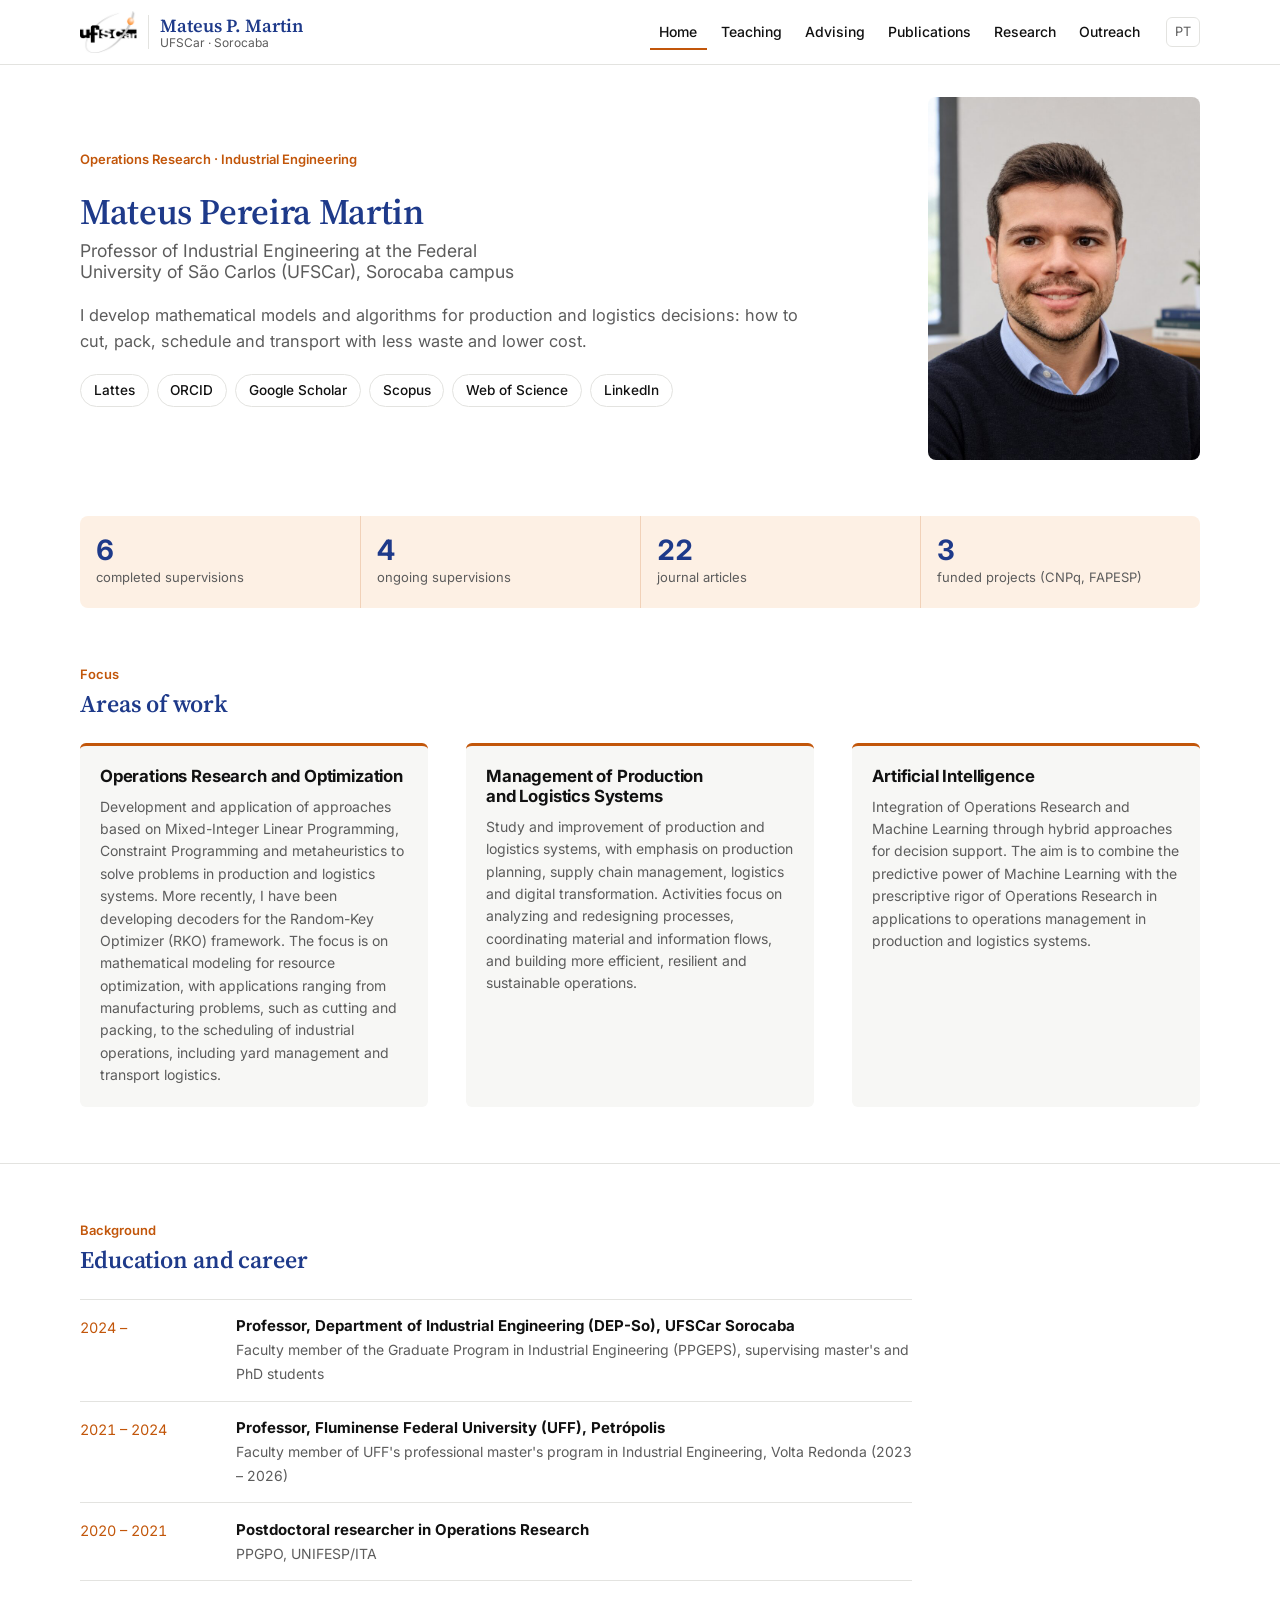
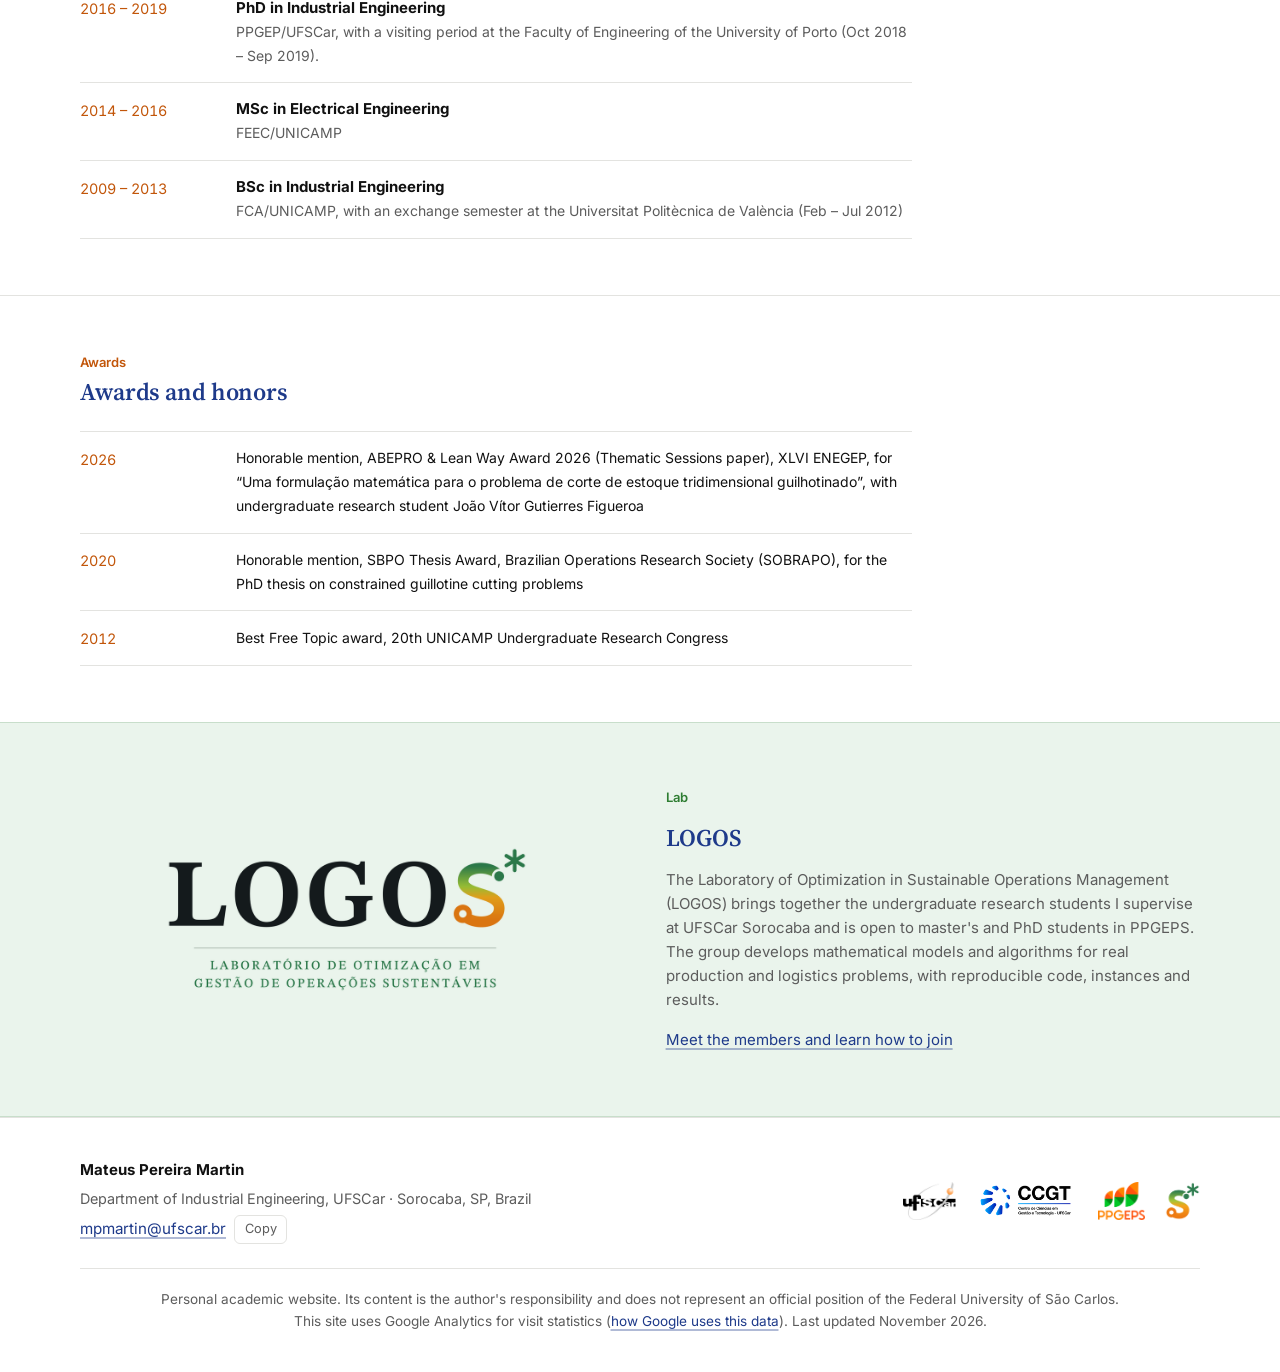
==== en/index.html @ 154f7690 "Add files via upload" ====
<!DOCTYPE html>
<html lang="en">
<head>
<meta charset="UTF-8">
<meta name="viewport" content="width=device-width, initial-scale=1.0, viewport-fit=cover">
<title>Mateus Pereira Martin</title>
<meta name="description" content="Mateus Pereira Martin, Industrial Engineering professor at UFSCar Sorocaba. Operations research for production and logistics.">
<link rel="canonical" href="https://mateuspereiramartin.github.io/site/en/index.html">
<link rel="alternate" hreflang="pt-BR" href="https://mateuspereiramartin.github.io/site/index.html">
<link rel="alternate" hreflang="en" href="https://mateuspereiramartin.github.io/site/en/index.html">
<meta property="og:type" content="website">
<meta property="og:title" content="Mateus Pereira Martin">
<meta property="og:description" content="Mateus Pereira Martin, Industrial Engineering professor at UFSCar Sorocaba. Operations research for production and logistics.">
<meta property="og:image" content="https://mateuspereiramartin.github.io/site/figuras/mateus.jpg">
<meta property="og:url" content="https://mateuspereiramartin.github.io/site/en/index.html">
<meta property="og:locale" content="en_US">
<link rel="icon" href="../assets/favicon.svg" type="image/svg+xml">
<link rel="preconnect" href="https://fonts.googleapis.com">
<link rel="preconnect" href="https://fonts.gstatic.com" crossorigin>
<link rel="stylesheet" href="https://fonts.googleapis.com/css2?family=Inter:wght@400;500;600;700&family=Source+Serif+4:opsz,wght@8..60,600&display=swap">
<link rel="stylesheet" href="../assets/site.css">
<script async src="https://www.googletagmanager.com/gtag/js?id=G-FX92F528BC"></script>
<script>window.dataLayer=window.dataLayer||[];function gtag(){dataLayer.push(arguments);}gtag('js',new Date());gtag('config','G-FX92F528BC');</script>
</head>
<body>
<a class="skip" href="#conteudo">Skip to content</a>
<header class="site-header"><div class="wrap">
<div class="brand"><a href="https://www.ufscar.br/" target="_blank" rel="noopener" title="UFSCar"><img src="../figuras/logo-ufscar.png" alt="UFSCar" width="247" height="180"></a><a class="brand-text" href="index.html"><strong>Mateus P. Martin</strong><span>UFSCar · Sorocaba</span></a></div>
<button type="button" class="menu-btn" aria-expanded="false" aria-controls="nav">Menu</button>
<nav class="nav" id="nav" aria-label="Main"><a href="index.html" aria-current="page">Home</a><a href="teaching.html">Teaching</a><a href="advising.html">Advising</a><a href="publications.html">Publications</a><a href="research.html">Research</a><a href="outreach.html">Outreach</a></nav>
<a class="lang" href="../index.html" hreflang="pt-BR" lang="pt-BR">PT</a>
</div></header>
<main id="conteudo">
<section class="hero"><div class="wrap">
<div class="hero-text">
<p class="eyebrow">Operations Research · Industrial Engineering</p>
<h1>Mateus Pereira Martin<span>Professor of Industrial Engineering at the Federal University of São Carlos (UFSCar), Sorocaba campus</span></h1>
<p class="lead">I develop mathematical models and algorithms for production and logistics decisions: how to cut, pack, schedule and transport with less waste and lower cost.</p>
<div class="ids"><a href="https://lattes.cnpq.br/9814295914139504" target="_blank" rel="noopener">Lattes</a><a href="https://orcid.org/0000-0002-6722-7571" target="_blank" rel="noopener">ORCID</a><a href="https://scholar.google.com.br/citations?user=QnhlnG8AAAAJ&hl" target="_blank" rel="noopener">Google Scholar</a><a href="https://www.scopus.com/authid/detail.uri?authorId=57204688163" target="_blank" rel="noopener">Scopus</a><a href="https://www.webofscience.com/wos/author/record/ADG-9938-2022" target="_blank" rel="noopener">Web of Science</a><a href="https://www.linkedin.com/in/mateus-pereira-martin/" target="_blank" rel="noopener">LinkedIn</a></div>
</div>
<figure class="hero-art" style="margin:0">
<img class="photo" src="../figuras/mateus.jpg" alt="Photo of Mateus Pereira Martin" width="720" height="960">
</figure>
</div></section><div class="wrap"><dl class="facts">
<div><dt>completed supervisions</dt><dd>6</dd></div>
<div><dt>ongoing supervisions</dt><dd>4</dd></div>
<div><dt>journal articles</dt><dd>22</dd></div>
<div><dt>funded projects (CNPq, FAPESP)</dt><dd>3</dd></div>
</dl></div><section class="section"><div class="wrap"><div class="section-head"><p class="eyebrow">Focus</p><h2>Areas of work</h2></div><div class="cols"><div class="item"><h3>Operations Research and Optimization</h3><p>Development and application of approaches based on Mixed-Integer Linear Programming, Constraint Programming and metaheuristics to solve problems in production and logistics systems. More recently, I have been developing decoders for the Random-Key Optimizer (RKO) framework. The focus is on mathematical modeling for resource optimization, with applications ranging from manufacturing problems, such as cutting and packing, to the scheduling of industrial operations, including yard management and transport logistics.</p></div><div class="item"><h3>Management of Production and Logistics Systems</h3><p>Study and improvement of production and logistics systems, with emphasis on production planning, supply chain management, logistics and digital transformation. Activities focus on analyzing and redesigning processes, coordinating material and information flows, and building more efficient, resilient and sustainable operations.</p></div><div class="item"><h3>Artificial Intelligence</h3><p>Integration of Operations Research and Machine Learning through hybrid approaches for decision support. The aim is to combine the predictive power of Machine Learning with the prescriptive rigor of Operations Research in applications to operations management in production and logistics systems.</p></div></div></div></section><section class="section"><div class="wrap"><div class="section-head"><p class="eyebrow">Background</p><h2>Education and career</h2></div><ol class="timeline" reversed><li><span class="when">2024 –</span><div><strong>Professor, Department of Industrial Engineering (DEP-So), UFSCar Sorocaba</strong><span>Faculty member of the Graduate Program in Industrial Engineering (PPGEPS), supervising master's and PhD students</span></div></li><li><span class="when">2021 – 2024</span><div><strong>Professor, Fluminense Federal University (UFF), Petrópolis</strong><span>Faculty member of UFF's professional master's program in Industrial Engineering, Volta Redonda (2023 – 2026)</span></div></li><li><span class="when">2020 – 2021</span><div><strong>Postdoctoral researcher in Operations Research</strong><span>PPGPO, UNIFESP/ITA</span></div></li><li><span class="when">2016 – 2019</span><div><strong>PhD in Industrial Engineering</strong><span>PPGEP/UFSCar, with a visiting period at the Faculty of Engineering of the University of Porto (Oct 2018 – Sep 2019).</span></div></li><li><span class="when">2014 – 2016</span><div><strong>MSc in Electrical Engineering</strong><span>FEEC/UNICAMP</span></div></li><li><span class="when">2009 – 2013</span><div><strong>BSc in Industrial Engineering</strong><span>FCA/UNICAMP, with an exchange semester at the Universitat Politècnica de València (Feb – Jul 2012)</span></div></li></ol></div></section><section class="section"><div class="wrap"><div class="section-head"><p class="eyebrow">Awards</p><h2>Awards and honors</h2></div><ol class="timeline"><li><span class="when">2026</span><div><span style="color:var(--ink)">Honorable mention, ABEPRO &amp; Lean Way Award 2026 (Thematic Sessions paper), XLVI ENEGEP, for “Uma formulação matemática para o problema de corte de estoque tridimensional guilhotinado”, with undergraduate research student João Vítor Gutierres Figueroa</span></div></li><li><span class="when">2020</span><div><span style="color:var(--ink)">Honorable mention, SBPO Thesis Award, Brazilian Operations Research Society (SOBRAPO), for the PhD thesis on constrained guillotine cutting problems</span></div></li><li><span class="when">2012</span><div><span style="color:var(--ink)">Best Free Topic award, 20th UNICAMP Undergraduate Research Congress</span></div></li></ol></div></section><section class="logos-band" aria-labelledby="logos-t"><div class="wrap">
<img src="../figuras/logos-vertical.png" alt="LOGOS: Laboratório de Otimização em Gestão de Operações Sustentáveis" width="900" height="394" loading="lazy">
<div class="text"><p class="eyebrow">Lab</p>
<h2 id="logos-t">LOGOS</h2>
<p>The Laboratory of Optimization in Sustainable Operations Management (LOGOS) brings together the undergraduate research students I supervise at UFSCar Sorocaba and is open to master's and PhD students in PPGEPS. The group develops mathematical models and algorithms for real production and logistics problems, with reproducible code, instances and results.</p>
<p><a href="advising.html">Meet the members and learn how to join</a></p>
</div></div></section>
</main>
<footer class="site-footer"><div class="wrap">
<div class="footer-top">
<div class="contact"><strong>Mateus Pereira Martin</strong>
<span class="muted" style="font-size:.9rem">Department of Industrial Engineering, UFSCar · Sorocaba, SP, Brazil</span>
<span class="email-row"><a class="email" data-email data-show data-u="mpmartin" data-d="ufscar.br">mpmartin [at] ufscar.br</a><button type="button" class="copy" data-u="mpmartin" data-d="ufscar.br" data-done="Copied">Copy</button></span></div>
<div class="inst">
<a href="https://www.ufscar.br/" target="_blank" rel="noopener"><img src="../figuras/logo-ufscar.png" alt="UFSCar" width="247" height="180" loading="lazy"></a>
<a href="https://www.ccgt.ufscar.br/pt-br" target="_blank" rel="noopener"><img src="../figuras/logo-ccgt.png" alt="CCGT/UFSCar" width="200" height="75" loading="lazy"></a>
<a href="https://www.ppgeps.ufscar.br/pt-br/" target="_blank" rel="noopener"><img src="../figuras/logo-ppgeps.png" alt="PPGEPS/UFSCar" width="200" height="162" loading="lazy"></a>
<a href="research.html"><img src="../figuras/logos-monograma.png" alt="LOGOS" title="LOGOS" width="320" height="354" loading="lazy"></a>
</div></div>
<p class="footer-note">Personal academic website. Its content is the author's responsibility and does not represent an official position of the Federal University of São Carlos.
<br>This site uses Google Analytics for visit statistics (<a href="https://policies.google.com/technologies/partner-sites?hl=en" target="_blank" rel="noopener">how Google uses this data</a>).
Last updated November 2026.</p>
</div></footer>
<script src="../assets/site.js"></script>
</body>
</html>
---- assets/site.css ----
/* Layout: coluna editorial de 72rem, cabeçalho fixo, fundo branco.
   Paleta: preto, branco e laranja (UFSCar) + verde (LOGOS, sustentabilidade). Só tema claro. */
:root {
  --bg: #ffffff;
  --surface: #f7f7f5;
  --ink: #111111;
  --muted: #5c5c5c;
  --line: #e3e3e0;
  --blue: #1e3a8a;
  --blue-soft: #eef2fb;
  --green: #2e7d32;
  --green-soft: #eaf4ec;
  --orange: #c2560a;
  --orange-soft: #fdf0e4;
  --font-display: "Source Serif 4", Georgia, "Times New Roman", serif;
  --font-body: "Inter", system-ui, -apple-system, "Segoe UI", sans-serif;
  --font-mono: "Inter", system-ui, -apple-system, "Segoe UI", sans-serif;
  --step--1: 0.8125rem;
  --step-0: 0.9375rem;
  --step-1: 1.125rem;
  --step-2: 1.25rem;
  --step-3: 1.5rem;
  --step-4: clamp(1.8rem, 3.6vw, 2.25rem);
  --radius: 6px;
  --wrap: 72rem;
  color-scheme: light;
}

*, *::before, *::after { box-sizing: border-box; }
html { scroll-behavior: smooth; scroll-padding-top: 5rem; }
@media (prefers-reduced-motion: reduce) { html { scroll-behavior: auto; } * { transition: none !important; } }
body {
  margin: 0; background: var(--bg); color: var(--ink);
  font-family: var(--font-body); font-size: var(--step-0); line-height: 1.6;
  -webkit-font-smoothing: antialiased;
}
[hidden] { display: none !important; }
img { max-width: 100%; height: auto; display: block; }
a { color: var(--blue); text-decoration-color: color-mix(in srgb, var(--blue) 35%, transparent); text-underline-offset: 3px; text-decoration-thickness: 1.5px; }
a:hover { color: var(--orange); }
:focus-visible { outline: 2px solid var(--orange); outline-offset: 2px; border-radius: 2px; }
h1, h2, h3 { font-weight: 700; line-height: 1.2; text-wrap: balance; margin: 0; }
h1, h2 { font-family: var(--font-display); font-weight: 600; letter-spacing: -0.005em; color: var(--blue); }
h3 { font-family: var(--font-body); letter-spacing: -0.01em; }
h1 { font-size: var(--step-4); letter-spacing: -0.01em; overflow-wrap: break-word; }
h2 { font-size: var(--step-3); }
h3 { font-size: var(--step-1); }
p { margin: 0; }
.wrap {
  max-width: var(--wrap); margin-inline: auto;
  padding-left: max(16px, env(safe-area-inset-left, 0px));
  padding-right: max(16px, env(safe-area-inset-right, 0px));
}
.prose { max-width: 66ch; display: grid; gap: 1rem; align-content: start; }
.lead { font-size: 1.02rem; color: var(--muted); max-width: 64ch; }
.eyebrow { font-size: var(--step--1); font-weight: 600; color: var(--orange); }
.muted { color: var(--muted); }
.mono { font-family: var(--font-mono); }
.skip { position: absolute; left: -999px; }
.skip:focus { left: 16px; top: 16px; z-index: 100; background: var(--bg); padding: .5rem 1rem; }

/* Cabeçalho */
body::before {
  content: ""; position: fixed; inset: 0 0 auto; height: env(safe-area-inset-top, 0px);
  z-index: 60; background: var(--bg);
}
.site-header {
  position: sticky; top: env(safe-area-inset-top, 0px); z-index: 50;
  background: color-mix(in srgb, var(--bg) 94%, transparent);
  backdrop-filter: blur(8px); border-bottom: 1px solid var(--line);
}
.site-header .wrap { display: flex; align-items: center; gap: 1rem; min-height: 4rem; }
.brand { display: flex; align-items: center; gap: 0.7rem; line-height: 1.15; text-decoration: none; color: var(--ink); margin-right: auto; }
.brand img { height: 2.6rem; width: auto; }
.brand a { text-decoration: none; color: var(--ink); }
.brand > a:first-child { display: block; border-radius: 2px; }
.brand-text { display: grid; padding-left: 0.7rem; border-left: 1px solid var(--line); }
.brand strong { font-family: var(--font-display); font-weight: 600; font-size: 1.15rem; color: var(--blue); }
.brand-text > span { font-size: 0.75rem; color: var(--muted); }
.brand:hover { color: var(--ink); }
.nav { display: flex; gap: 0.25rem; align-items: center; }
.nav a {
  color: var(--ink); text-decoration: none; font-size: 0.875rem; font-weight: 500;
  padding: 0.4rem 0.6rem; border-radius: var(--radius);
}
.nav a:hover { background: var(--surface); color: var(--ink); }
.nav a[aria-current="page"] { color: var(--ink); box-shadow: inset 0 -2px 0 var(--orange); border-radius: 0; }
.lang {
  font-family: var(--font-mono); font-size: 0.8rem; text-decoration: none; color: var(--muted);
  border: 1px solid var(--line); border-radius: var(--radius); padding: 0.25rem 0.5rem;
}
.lang:hover { color: var(--ink); border-color: var(--ink); }
.menu-btn {
  display: none; background: none; border: 1px solid var(--line); border-radius: var(--radius);
  color: var(--ink); font: inherit; font-size: 0.9rem; padding: 0.35rem 0.7rem; cursor: pointer;
}
@media (max-width: 860px) {
  .menu-btn { display: inline-block; }
  .nav {
    position: absolute; left: 0; right: 0; top: 100%; flex-direction: column; align-items: stretch;
    background: var(--bg); border-bottom: 1px solid var(--line);
    padding: 0.5rem max(16px, env(safe-area-inset-right, 0px)) 1rem max(16px, env(safe-area-inset-left, 0px));
  }
  .nav:not(.open) { display: none; }
  .nav a { padding: 0.7rem 0.5rem; border-bottom: 1px solid var(--line); border-radius: 0; }
  .nav a[aria-current="page"] { box-shadow: inset 3px 0 0 var(--orange); padding-left: 0.9rem; }
}

/* Seções */
main { display: block; }
.section { padding-block: clamp(2.25rem, 5vw, 3.5rem); }
.section + .section { border-top: 1px solid var(--line); }
.section-head { display: grid; gap: 0.35rem; margin-bottom: 1.5rem; }
.page-head { background: var(--surface); border-bottom: 1px solid var(--line); padding-block: clamp(1.25rem, 3vw, 1.75rem); }
.page-head + .section { border-top: 0; padding-top: clamp(1.5rem, 3vw, 2.25rem); }
.page-head .wrap { display: grid; gap: 0.75rem; }
.page-head .lead { max-width: 92ch; }

/* Hero */
.hero { padding-block: clamp(1.25rem, 3vw, 2rem) clamp(2rem, 5vw, 3.5rem); }
.hero .wrap { display: grid; grid-template-columns: minmax(0, 1fr) auto; gap: clamp(2rem, 5vw, 4rem); align-items: center; }
.hero-text { display: grid; gap: 1.25rem; min-width: 0; }
.hero-text .lead { max-width: 75ch; }
.hero-text h1 span { display: block; font-size: 1.1rem; font-weight: 400; color: var(--muted); margin-top: .4rem; font-family: var(--font-body); letter-spacing: 0; }
.ids { display: flex; flex-wrap: wrap; gap: 0.5rem; }
.ids a {
  font-size: 0.85rem; font-weight: 500; text-decoration: none; color: var(--ink);
  border: 1px solid var(--line); border-radius: 999px; padding: 0.3rem 0.8rem;
}
.ids a:hover { border-color: var(--blue); color: var(--blue); }
.hero-art { min-width: 0; justify-self: end; width: 17rem; max-width: 100%; }
.hero-art .photo { width: 100%; border-radius: 8px; }
@media (max-width: 760px) {
  .hero .wrap { grid-template-columns: 1fr; }
  .hero-art { justify-self: start; width: min(100%, 16rem); }
}

/* Números */
.facts { display: grid; grid-template-columns: repeat(4, minmax(0, 1fr)); gap: 0; background: var(--orange-soft); border-radius: 8px; margin: 0; }
.facts div { padding: 1.25rem 1rem; display: grid; gap: 0.2rem; }
.facts div + div { border-left: 1px solid color-mix(in srgb, var(--orange) 20%, transparent); }
.facts dt { font-size: var(--step--1); color: var(--muted); order: 2; }
.facts dd { margin: 0; font-size: 1.75rem; font-weight: 700; line-height: 1; color: var(--blue); font-variant-numeric: tabular-nums; order: 1; }
.facts dd small { font-size: 0.5em; color: var(--muted); font-weight: 400; font-family: var(--font-body); }
@media (max-width: 760px) {
  .facts { grid-template-columns: repeat(2, minmax(0, 1fr)); }
  .facts div:nth-child(3) { border-left: 0; }
  .facts div:nth-child(n+3) { border-top: 1px solid color-mix(in srgb, var(--orange) 20%, transparent); }
}

/* Linha do tempo */
.timeline { list-style: none; margin: 0; padding: 0; display: grid; gap: 0; max-width: 52rem; }
.timeline li { display: grid; grid-template-columns: 8.5rem minmax(0, 1fr); gap: 1.25rem; padding-block: 0.9rem; border-top: 1px solid var(--line); }
.timeline li:last-child { border-bottom: 1px solid var(--line); }
.timeline .when { font-family: var(--font-mono); font-size: 0.9rem; color: var(--orange); font-variant-numeric: tabular-nums; padding-top: 0.1rem; }
.timeline strong { display: block; }
.timeline span { color: var(--muted); font-size: 0.875rem; }
@media (max-width: 560px) { .timeline li { grid-template-columns: 1fr; gap: 0.2rem; } }

/* Grades de itens */
.cols { display: grid; grid-template-columns: repeat(3, minmax(0, 1fr)); gap: clamp(1.5rem, 3vw, 2.5rem); }
.cols-2 { display: grid; grid-template-columns: repeat(2, minmax(0, 1fr)); gap: clamp(1.5rem, 3vw, 2.5rem); }
@media (max-width: 860px) { .cols { grid-template-columns: 1fr; } }
@media (max-width: 680px) { .cols-2 { grid-template-columns: 1fr; } }
.item { display: grid; gap: 0.6rem; align-content: start; min-width: 0; }
.cols > .item, .cards > .item { background: var(--surface); border-top: 3px solid var(--orange); border-radius: var(--radius); padding: 1.25rem; }
.item h3 { font-size: 1.05rem; }
.item p { font-size: 0.875rem; }
.item p { color: var(--muted); }
.item .figure {
  background: #fff; border: 1px solid var(--line); border-radius: var(--radius); overflow: hidden;
  aspect-ratio: 3 / 2; display: grid; place-items: center; max-width: 100%;
}
.item .figure img { width: 100%; height: 100%; object-fit: contain; }
.tags { display: flex; flex-wrap: wrap; gap: 0.35rem; }
.tag {
  font-size: 0.78rem; font-weight: 500; padding: 0.1rem 0.5rem; border-radius: 4px;
  background: var(--surface); color: var(--ink); border: 1px solid var(--line);
}
.tag-green { background: var(--green-soft); border-color: transparent; color: #1b5e20; }
.tag-orange { background: var(--orange-soft); border-color: transparent; color: #8a3d06; }

/* Botões */
.btn {
  display: inline-flex; align-items: center; gap: 0.5rem; width: fit-content;
  font-weight: 600; font-size: 0.95rem; text-decoration: none;
  padding: 0.6rem 1.1rem; border-radius: var(--radius);
  background: var(--blue); color: #fff; border: 1px solid var(--blue); cursor: pointer;
}
.btn:hover { background: var(--orange); border-color: var(--orange); color: #fff; }
.btn-ghost { background: transparent; color: var(--blue); border-color: var(--blue); }
.btn-ghost:hover { background: var(--blue-soft); color: var(--blue); border-color: var(--blue); }
.actions { display: flex; flex-wrap: wrap; gap: 0.75rem; align-items: center; }

/* Faixa LOGOS: verde bem claro */
.logos-band { background: var(--green-soft); color: var(--ink); border-block: 1px solid color-mix(in srgb, var(--green) 18%, transparent); }
.logos-band .wrap { display: grid; grid-template-columns: minmax(0, 1fr) minmax(0, 1fr); gap: clamp(1.5rem, 4vw, 3.5rem); align-items: center; padding-block: clamp(2.5rem, 6vw, 4rem); }
.logos-band img { width: 100%; max-width: 24rem; justify-self: center; mix-blend-mode: multiply; }
.logos-band p { color: var(--muted); }
.logos-band .eyebrow { color: var(--green); }
.logos-band .text { display: grid; gap: 1rem; min-width: 0; }
@media (max-width: 760px) { .logos-band .wrap { grid-template-columns: 1fr; } }

/* Publicações */
.pubs { list-style: none; margin: 0; padding: 0; display: grid; }
.pub { display: grid; grid-template-columns: 4.5rem minmax(0, 1fr); gap: 1rem; padding-block: 1.1rem; border-top: 1px solid var(--line); }
.pub:last-child { border-bottom: 1px solid var(--line); }
.pub .year { font-family: var(--font-mono); color: var(--orange); font-variant-numeric: tabular-nums; padding-top: 0.15rem; }
.pub .body { display: grid; gap: 0.25rem; min-width: 0; }
.pub h3 { font-size: 1rem; line-height: 1.4; }
.pub .authors { font-size: 0.875rem; color: var(--muted); }
.pub .authors b { color: var(--ink); font-weight: 600; }
.pub .authors .st { text-decoration: underline dotted var(--orange); text-underline-offset: 3px; }
.pub .venue { font-size: 0.875rem; }
.pub .venue i { font-style: italic; }
.pub .meta { display: flex; flex-wrap: wrap; gap: 0.5rem; align-items: center; margin-top: 0.2rem; }
.pub .doi { font-family: var(--font-mono); font-size: 0.8rem; overflow-wrap: anywhere; }
@media (max-width: 560px) { .pub { grid-template-columns: 1fr; gap: 0.2rem; } }

.filters { display: flex; flex-wrap: wrap; gap: 0.5rem; align-items: center; margin-bottom: 1.25rem; }
.chip {
  font: inherit; font-size: 0.88rem; cursor: pointer; padding: 0.35rem 0.85rem; border-radius: 999px;
  border: 1px solid var(--line); background: var(--bg); color: var(--ink);
}
.chip:hover { border-color: var(--ink); }
.chip[aria-pressed="true"] { background: var(--blue); color: #fff; border-color: var(--blue); }
.chip .n { font-family: var(--font-mono); font-size: 0.75rem; opacity: 0.7; margin-left: 0.3rem; }
.search {
  font: inherit; font-size: 0.92rem; padding: 0.4rem 0.8rem; border-radius: var(--radius);
  border: 1px solid var(--line); background: var(--bg); color: var(--ink); min-width: 0; flex: 1 1 14rem; max-width: 22rem;
}
.count { font-family: var(--font-mono); font-size: 0.82rem; color: var(--muted); margin-bottom: 0.5rem; }
.empty { padding: 1.5rem 0; color: var(--muted); }
.legend { font-size: 0.88rem; color: var(--muted); margin-top: 1rem; }
.legend .st { text-decoration: underline dotted var(--orange); text-underline-offset: 3px; color: var(--ink); }

/* Orientações */
.people { list-style: none; margin: 0; padding: 0; display: grid; }
.person { display: grid; grid-template-columns: minmax(0, 15rem) minmax(0, 1fr); gap: 1.25rem; padding-block: 1.1rem; border-top: 1px solid var(--line); }
.person:last-child { border-bottom: 1px solid var(--line); }
.person .who { display: grid; gap: 0.35rem; align-content: start; }
.person .who .tag { justify-self: start; }
.person h3 { font-size: 1rem; line-height: 1.4; }
.person .who strong { font-size: 1.02rem; font-weight: 600; line-height: 1.3; }
.person .what { display: grid; gap: 0.3rem; min-width: 0; }
.person .what p { color: var(--muted); font-size: 0.875rem; }
@media (max-width: 640px) { .person { grid-template-columns: 1fr; gap: 0.5rem; } }

.steps { list-style: none; margin: 0; padding: 0; counter-reset: s; display: grid; gap: 1.25rem; }
.steps li { counter-increment: s; display: grid; grid-template-columns: 2.25rem minmax(0, 1fr); gap: 0.75rem; }
.steps li::before {
  content: counter(s); font-family: var(--font-mono); font-weight: 600; color: var(--orange);
  border: 1px solid var(--orange); border-radius: 50%; width: 2rem; height: 2rem; display: grid; place-items: center; font-size: 0.85rem;
}
.steps p { color: var(--muted); }

.callout {
  background: var(--orange-soft); border-radius: var(--radius); padding: clamp(1.25rem, 3vw, 2rem);
  display: grid; gap: 0.9rem;
}
.callout p { color: var(--muted); max-width: 62ch; }

.checklist { list-style: none; margin: 0; padding: 0; display: grid; gap: 0.5rem; }
.checklist li { padding-left: 1.4rem; position: relative; }
.checklist li::before { content: ""; position: absolute; left: 0; top: 0.62em; width: 0.6rem; height: 2px; background: var(--orange); }
.checklist-sm { gap: 0.4rem; font-size: 0.84rem; color: var(--muted); }
.checklist-sm li::before { background: var(--green); }

.course { display: grid; gap: 0.5rem; padding: 1.25rem; background: var(--surface); border-top: 3px solid var(--orange); border-radius: var(--radius); align-content: start; }
.course p { color: var(--muted); font-size: 0.875rem; }
.course .tag { justify-self: start; }

.link-out { font-weight: 600; text-decoration: none; display: inline-flex; gap: 0.4rem; align-items: baseline; }
.link-out::after { content: "↗"; font-size: 0.85em; }

/* E-mail */
.email-row { display: flex; flex-wrap: wrap; gap: 0.5rem; align-items: center; }
.email { font-family: var(--font-mono); font-size: 0.95rem; }
.copy {
  font: inherit; font-size: 0.8rem; cursor: pointer; padding: 0.2rem 0.6rem; border-radius: var(--radius);
  border: 1px solid var(--line); background: transparent; color: var(--muted);
}
.copy:hover { color: var(--ink); border-color: var(--ink); }

/* Rodapé */
.site-footer { border-top: 1px solid var(--line); background: var(--bg); margin-top: 0; }
.site-footer .wrap { padding-block: 2.5rem; display: grid; gap: 1.5rem; }
.footer-top { display: flex; flex-wrap: wrap; justify-content: space-between; gap: 1.5rem; align-items: center; }
.inst { display: flex; flex-wrap: wrap; gap: 1.25rem; align-items: center; }
.inst a { display: block; }
.inst img { height: 2.4rem; width: auto; }
.site-footer p { font-size: 0.85rem; color: var(--muted); max-width: 70ch; }
.site-footer .contact { display: grid; gap: 0.3rem; }
.site-footer .footer-note { max-width: none; text-align: center; padding-top: 1.25rem; border-top: 1px solid var(--line); }

@media (max-width: 560px) {
  .brand { gap: 0.5rem; }
  .brand img { height: 2rem; }
  .brand-text { padding-left: 0.5rem; }
  .brand strong { font-size: 1rem; white-space: nowrap; }
  .site-header .wrap { gap: 0.5rem; }
}
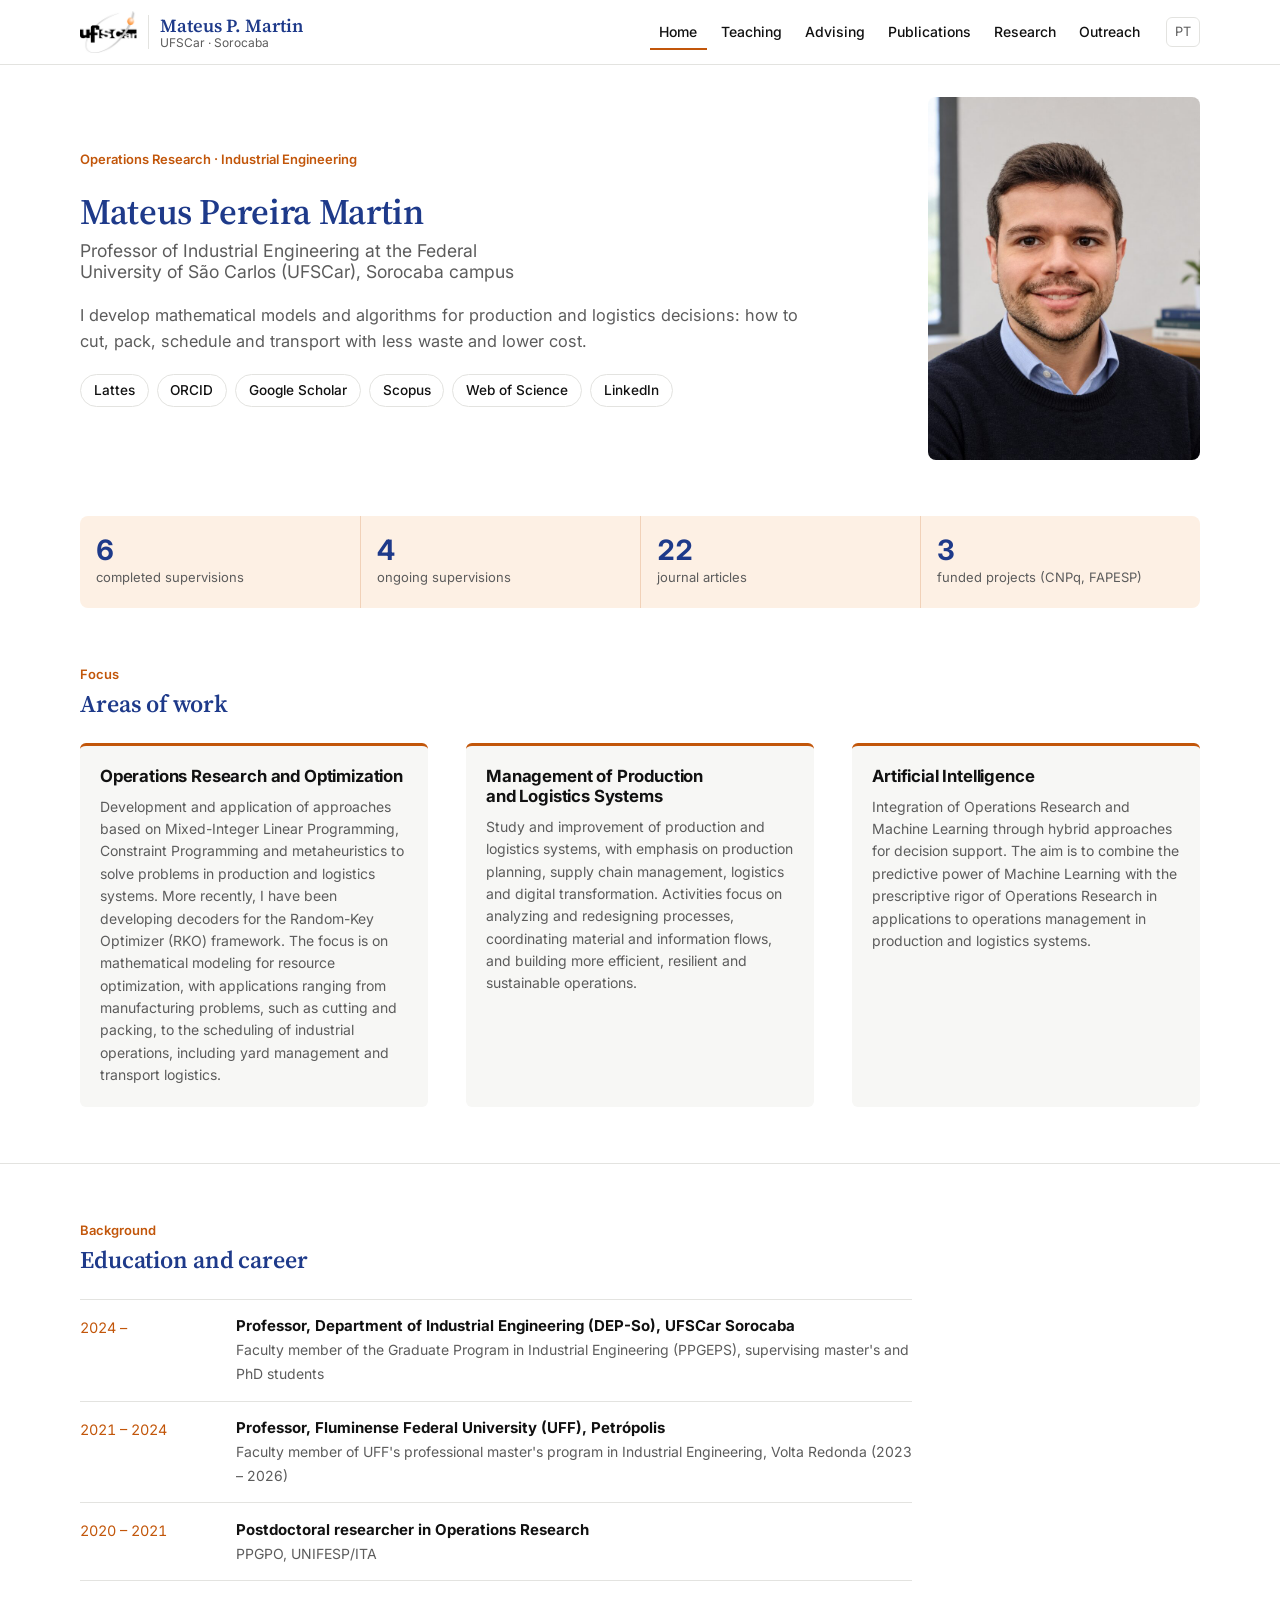
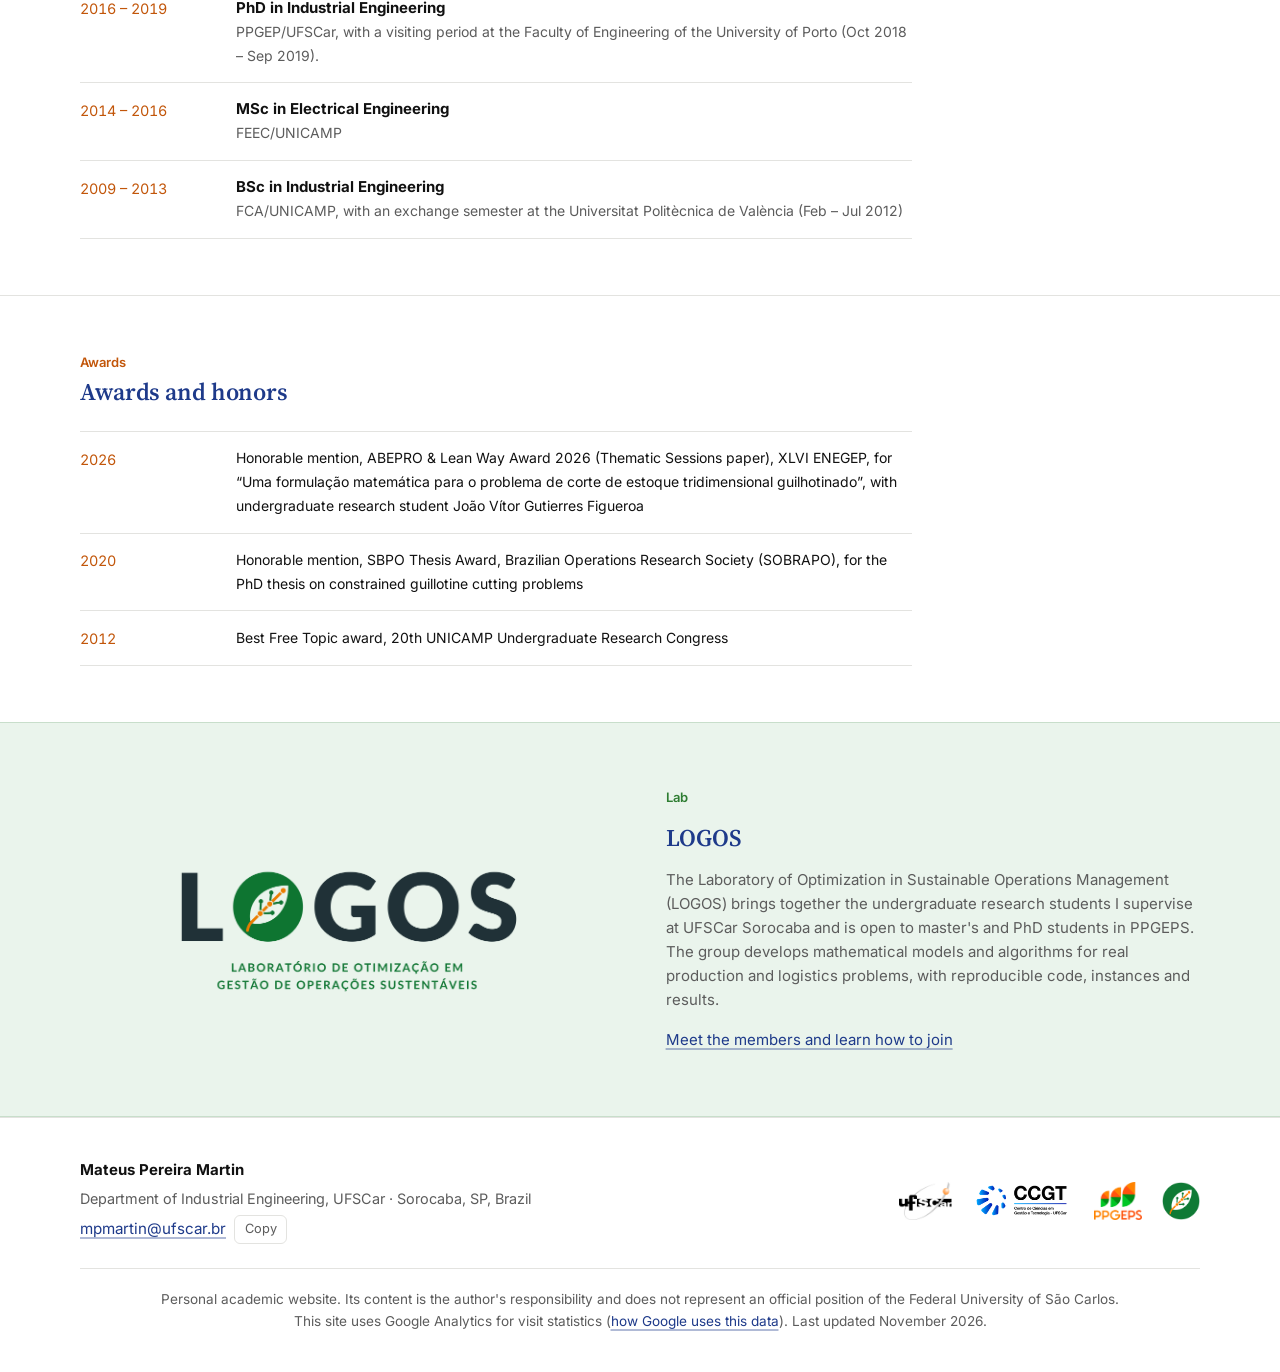
==== commit aa0beab5: "Add files via upload" ====
--- a/en/index.html
+++ b/en/index.html
@@ -47,7 +47,7 @@
 <div><dt>journal articles</dt><dd>22</dd></div>
 <div><dt>funded projects (CNPq, FAPESP)</dt><dd>3</dd></div>
 </dl></div><section class="section"><div class="wrap"><div class="section-head"><p class="eyebrow">Focus</p><h2>Areas of work</h2></div><div class="cols"><div class="item"><h3>Operations Research and Optimization</h3><p>Development and application of approaches based on Mixed-Integer Linear Programming, Constraint Programming and metaheuristics to solve problems in production and logistics systems. More recently, I have been developing decoders for the Random-Key Optimizer (RKO) framework. The focus is on mathematical modeling for resource optimization, with applications ranging from manufacturing problems, such as cutting and packing, to the scheduling of industrial operations, including yard management and transport logistics.</p></div><div class="item"><h3>Management of Production and Logistics Systems</h3><p>Study and improvement of production and logistics systems, with emphasis on production planning, supply chain management, logistics and digital transformation. Activities focus on analyzing and redesigning processes, coordinating material and information flows, and building more efficient, resilient and sustainable operations.</p></div><div class="item"><h3>Artificial Intelligence</h3><p>Integration of Operations Research and Machine Learning through hybrid approaches for decision support. The aim is to combine the predictive power of Machine Learning with the prescriptive rigor of Operations Research in applications to operations management in production and logistics systems.</p></div></div></div></section><section class="section"><div class="wrap"><div class="section-head"><p class="eyebrow">Background</p><h2>Education and career</h2></div><ol class="timeline" reversed><li><span class="when">2024 –</span><div><strong>Professor, Department of Industrial Engineering (DEP-So), UFSCar Sorocaba</strong><span>Faculty member of the Graduate Program in Industrial Engineering (PPGEPS), supervising master's and PhD students</span></div></li><li><span class="when">2021 – 2024</span><div><strong>Professor, Fluminense Federal University (UFF), Petrópolis</strong><span>Faculty member of UFF's professional master's program in Industrial Engineering, Volta Redonda (2023 – 2026)</span></div></li><li><span class="when">2020 – 2021</span><div><strong>Postdoctoral researcher in Operations Research</strong><span>PPGPO, UNIFESP/ITA</span></div></li><li><span class="when">2016 – 2019</span><div><strong>PhD in Industrial Engineering</strong><span>PPGEP/UFSCar, with a visiting period at the Faculty of Engineering of the University of Porto (Oct 2018 – Sep 2019).</span></div></li><li><span class="when">2014 – 2016</span><div><strong>MSc in Electrical Engineering</strong><span>FEEC/UNICAMP</span></div></li><li><span class="when">2009 – 2013</span><div><strong>BSc in Industrial Engineering</strong><span>FCA/UNICAMP, with an exchange semester at the Universitat Politècnica de València (Feb – Jul 2012)</span></div></li></ol></div></section><section class="section"><div class="wrap"><div class="section-head"><p class="eyebrow">Awards</p><h2>Awards and honors</h2></div><ol class="timeline"><li><span class="when">2026</span><div><span style="color:var(--ink)">Honorable mention, ABEPRO &amp; Lean Way Award 2026 (Thematic Sessions paper), XLVI ENEGEP, for “Uma formulação matemática para o problema de corte de estoque tridimensional guilhotinado”, with undergraduate research student João Vítor Gutierres Figueroa</span></div></li><li><span class="when">2020</span><div><span style="color:var(--ink)">Honorable mention, SBPO Thesis Award, Brazilian Operations Research Society (SOBRAPO), for the PhD thesis on constrained guillotine cutting problems</span></div></li><li><span class="when">2012</span><div><span style="color:var(--ink)">Best Free Topic award, 20th UNICAMP Undergraduate Research Congress</span></div></li></ol></div></section><section class="logos-band" aria-labelledby="logos-t"><div class="wrap">
-<img src="../figuras/logos-vertical.png" alt="LOGOS: Laboratório de Otimização em Gestão de Operações Sustentáveis" width="900" height="394" loading="lazy">
+<img src="../figuras/logos-assinatura.png" alt="LOGOS: Laboratório de Otimização em Gestão de Operações Sustentáveis" width="1600" height="714" loading="lazy">
 <div class="text"><p class="eyebrow">Lab</p>
 <h2 id="logos-t">LOGOS</h2>
 <p>The Laboratory of Optimization in Sustainable Operations Management (LOGOS) brings together the undergraduate research students I supervise at UFSCar Sorocaba and is open to master's and PhD students in PPGEPS. The group develops mathematical models and algorithms for real production and logistics problems, with reproducible code, instances and results.</p>
@@ -63,7 +63,7 @@
 <a href="https://www.ufscar.br/" target="_blank" rel="noopener"><img src="../figuras/logo-ufscar.png" alt="UFSCar" width="247" height="180" loading="lazy"></a>
 <a href="https://www.ccgt.ufscar.br/pt-br" target="_blank" rel="noopener"><img src="../figuras/logo-ccgt.png" alt="CCGT/UFSCar" width="200" height="75" loading="lazy"></a>
 <a href="https://www.ppgeps.ufscar.br/pt-br/" target="_blank" rel="noopener"><img src="../figuras/logo-ppgeps.png" alt="PPGEPS/UFSCar" width="200" height="162" loading="lazy"></a>
-<a href="research.html"><img src="../figuras/logos-monograma.png" alt="LOGOS" title="LOGOS" width="320" height="354" loading="lazy"></a>
+<a href="research.html"><img src="../figuras/logos-simbolo.png" alt="LOGOS" title="LOGOS" width="1600" height="1600" loading="lazy"></a>
 </div></div>
 <p class="footer-note">Personal academic website. Its content is the author's responsibility and does not represent an official position of the Federal University of São Carlos.
 <br>This site uses Google Analytics for visit statistics (<a href="https://policies.google.com/technologies/partner-sites?hl=en" target="_blank" rel="noopener">how Google uses this data</a>).
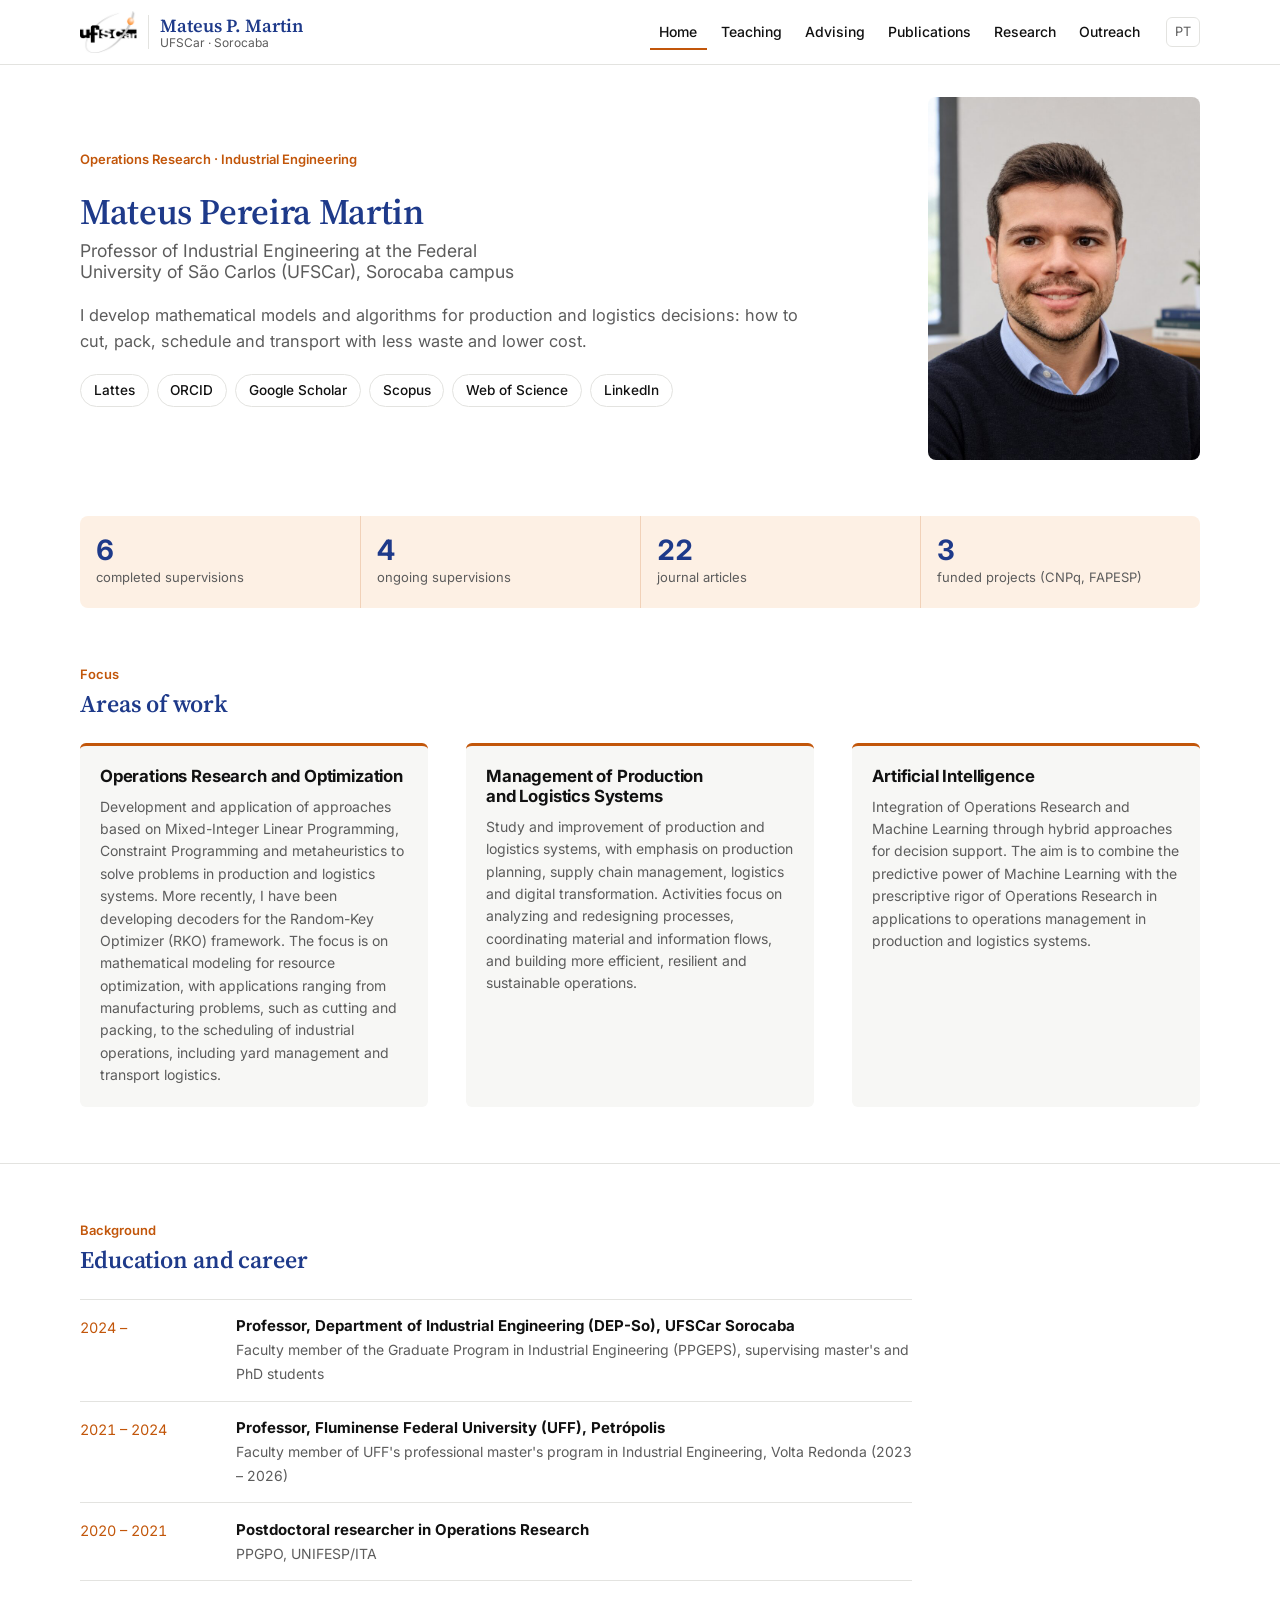
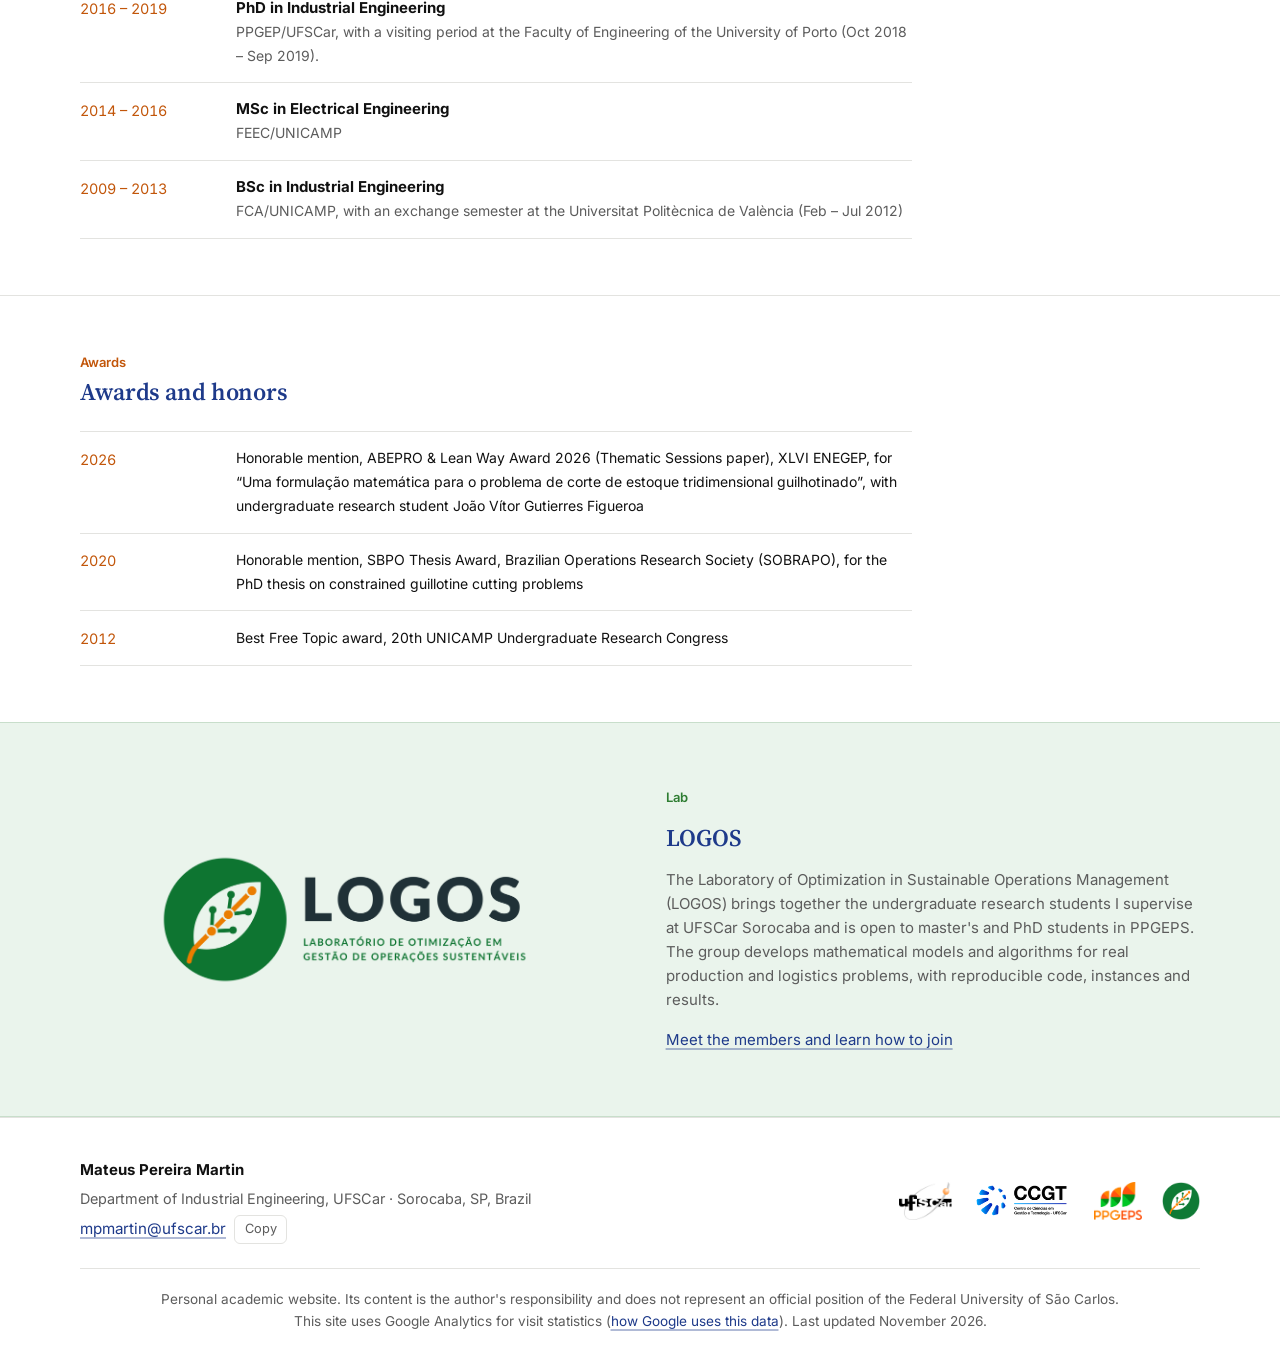
==== commit 5a2f7f34: "Add files via upload" ====
--- a/en/index.html
+++ b/en/index.html
@@ -47,7 +47,7 @@
 <div><dt>journal articles</dt><dd>22</dd></div>
 <div><dt>funded projects (CNPq, FAPESP)</dt><dd>3</dd></div>
 </dl></div><section class="section"><div class="wrap"><div class="section-head"><p class="eyebrow">Focus</p><h2>Areas of work</h2></div><div class="cols"><div class="item"><h3>Operations Research and Optimization</h3><p>Development and application of approaches based on Mixed-Integer Linear Programming, Constraint Programming and metaheuristics to solve problems in production and logistics systems. More recently, I have been developing decoders for the Random-Key Optimizer (RKO) framework. The focus is on mathematical modeling for resource optimization, with applications ranging from manufacturing problems, such as cutting and packing, to the scheduling of industrial operations, including yard management and transport logistics.</p></div><div class="item"><h3>Management of Production and Logistics Systems</h3><p>Study and improvement of production and logistics systems, with emphasis on production planning, supply chain management, logistics and digital transformation. Activities focus on analyzing and redesigning processes, coordinating material and information flows, and building more efficient, resilient and sustainable operations.</p></div><div class="item"><h3>Artificial Intelligence</h3><p>Integration of Operations Research and Machine Learning through hybrid approaches for decision support. The aim is to combine the predictive power of Machine Learning with the prescriptive rigor of Operations Research in applications to operations management in production and logistics systems.</p></div></div></div></section><section class="section"><div class="wrap"><div class="section-head"><p class="eyebrow">Background</p><h2>Education and career</h2></div><ol class="timeline" reversed><li><span class="when">2024 –</span><div><strong>Professor, Department of Industrial Engineering (DEP-So), UFSCar Sorocaba</strong><span>Faculty member of the Graduate Program in Industrial Engineering (PPGEPS), supervising master's and PhD students</span></div></li><li><span class="when">2021 – 2024</span><div><strong>Professor, Fluminense Federal University (UFF), Petrópolis</strong><span>Faculty member of UFF's professional master's program in Industrial Engineering, Volta Redonda (2023 – 2026)</span></div></li><li><span class="when">2020 – 2021</span><div><strong>Postdoctoral researcher in Operations Research</strong><span>PPGPO, UNIFESP/ITA</span></div></li><li><span class="when">2016 – 2019</span><div><strong>PhD in Industrial Engineering</strong><span>PPGEP/UFSCar, with a visiting period at the Faculty of Engineering of the University of Porto (Oct 2018 – Sep 2019).</span></div></li><li><span class="when">2014 – 2016</span><div><strong>MSc in Electrical Engineering</strong><span>FEEC/UNICAMP</span></div></li><li><span class="when">2009 – 2013</span><div><strong>BSc in Industrial Engineering</strong><span>FCA/UNICAMP, with an exchange semester at the Universitat Politècnica de València (Feb – Jul 2012)</span></div></li></ol></div></section><section class="section"><div class="wrap"><div class="section-head"><p class="eyebrow">Awards</p><h2>Awards and honors</h2></div><ol class="timeline"><li><span class="when">2026</span><div><span style="color:var(--ink)">Honorable mention, ABEPRO &amp; Lean Way Award 2026 (Thematic Sessions paper), XLVI ENEGEP, for “Uma formulação matemática para o problema de corte de estoque tridimensional guilhotinado”, with undergraduate research student João Vítor Gutierres Figueroa</span></div></li><li><span class="when">2020</span><div><span style="color:var(--ink)">Honorable mention, SBPO Thesis Award, Brazilian Operations Research Society (SOBRAPO), for the PhD thesis on constrained guillotine cutting problems</span></div></li><li><span class="when">2012</span><div><span style="color:var(--ink)">Best Free Topic award, 20th UNICAMP Undergraduate Research Congress</span></div></li></ol></div></section><section class="logos-band" aria-labelledby="logos-t"><div class="wrap">
-<img src="../figuras/logos-assinatura.png" alt="LOGOS: Laboratório de Otimização em Gestão de Operações Sustentáveis" width="1600" height="714" loading="lazy">
+<img src="../figuras/logos-horizontal.png" alt="LOGOS: Laboratório de Otimização em Gestão de Operações Sustentáveis" width="1600" height="579" loading="lazy">
 <div class="text"><p class="eyebrow">Lab</p>
 <h2 id="logos-t">LOGOS</h2>
 <p>The Laboratory of Optimization in Sustainable Operations Management (LOGOS) brings together the undergraduate research students I supervise at UFSCar Sorocaba and is open to master's and PhD students in PPGEPS. The group develops mathematical models and algorithms for real production and logistics problems, with reproducible code, instances and results.</p>
@@ -63,7 +63,7 @@
 <a href="https://www.ufscar.br/" target="_blank" rel="noopener"><img src="../figuras/logo-ufscar.png" alt="UFSCar" width="247" height="180" loading="lazy"></a>
 <a href="https://www.ccgt.ufscar.br/pt-br" target="_blank" rel="noopener"><img src="../figuras/logo-ccgt.png" alt="CCGT/UFSCar" width="200" height="75" loading="lazy"></a>
 <a href="https://www.ppgeps.ufscar.br/pt-br/" target="_blank" rel="noopener"><img src="../figuras/logo-ppgeps.png" alt="PPGEPS/UFSCar" width="200" height="162" loading="lazy"></a>
-<a href="research.html"><img src="../figuras/logos-simbolo.png" alt="LOGOS" title="LOGOS" width="1600" height="1600" loading="lazy"></a>
+<a href="research.html"><img src="../figuras/logos-simbolo-claro.png" alt="LOGOS" title="LOGOS" width="1600" height="1600" loading="lazy"></a>
 </div></div>
 <p class="footer-note">Personal academic website. Its content is the author's responsibility and does not represent an official position of the Federal University of São Carlos.
 <br>This site uses Google Analytics for visit statistics (<a href="https://policies.google.com/technologies/partner-sites?hl=en" target="_blank" rel="noopener">how Google uses this data</a>).
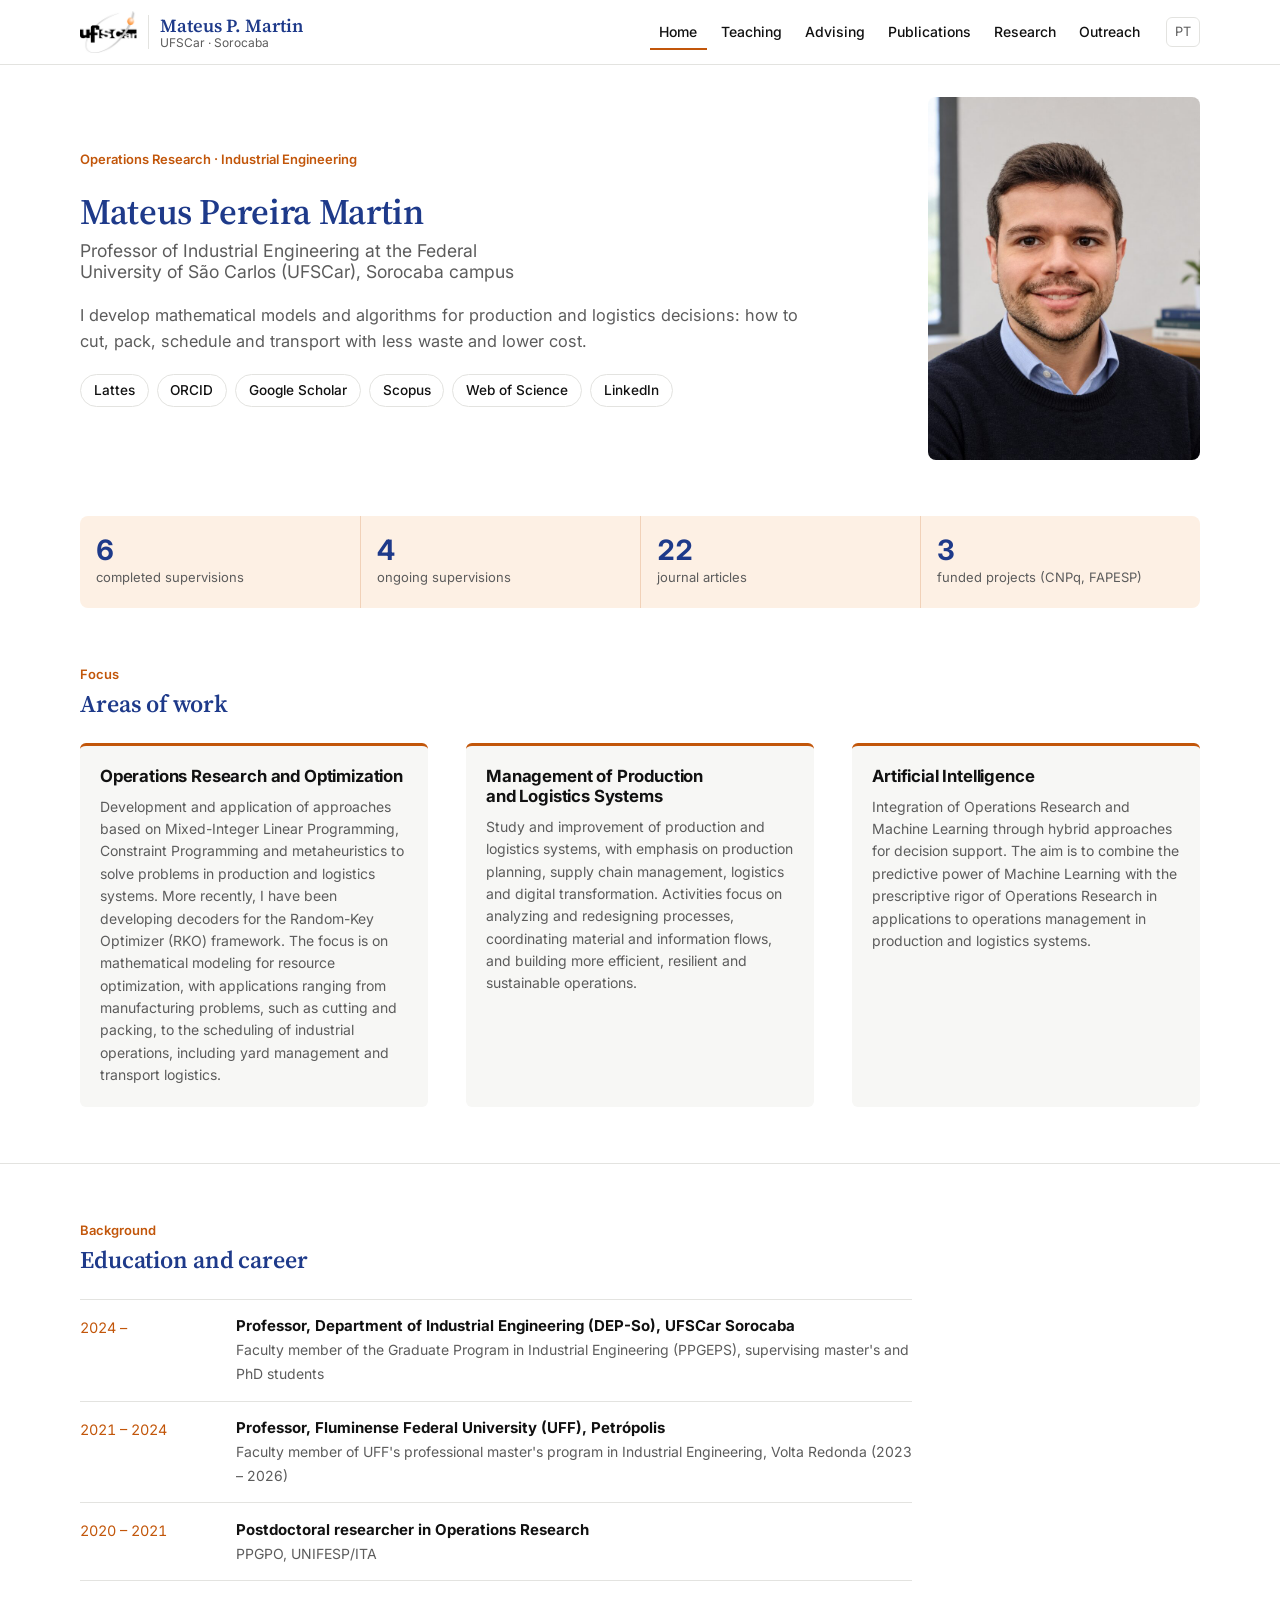
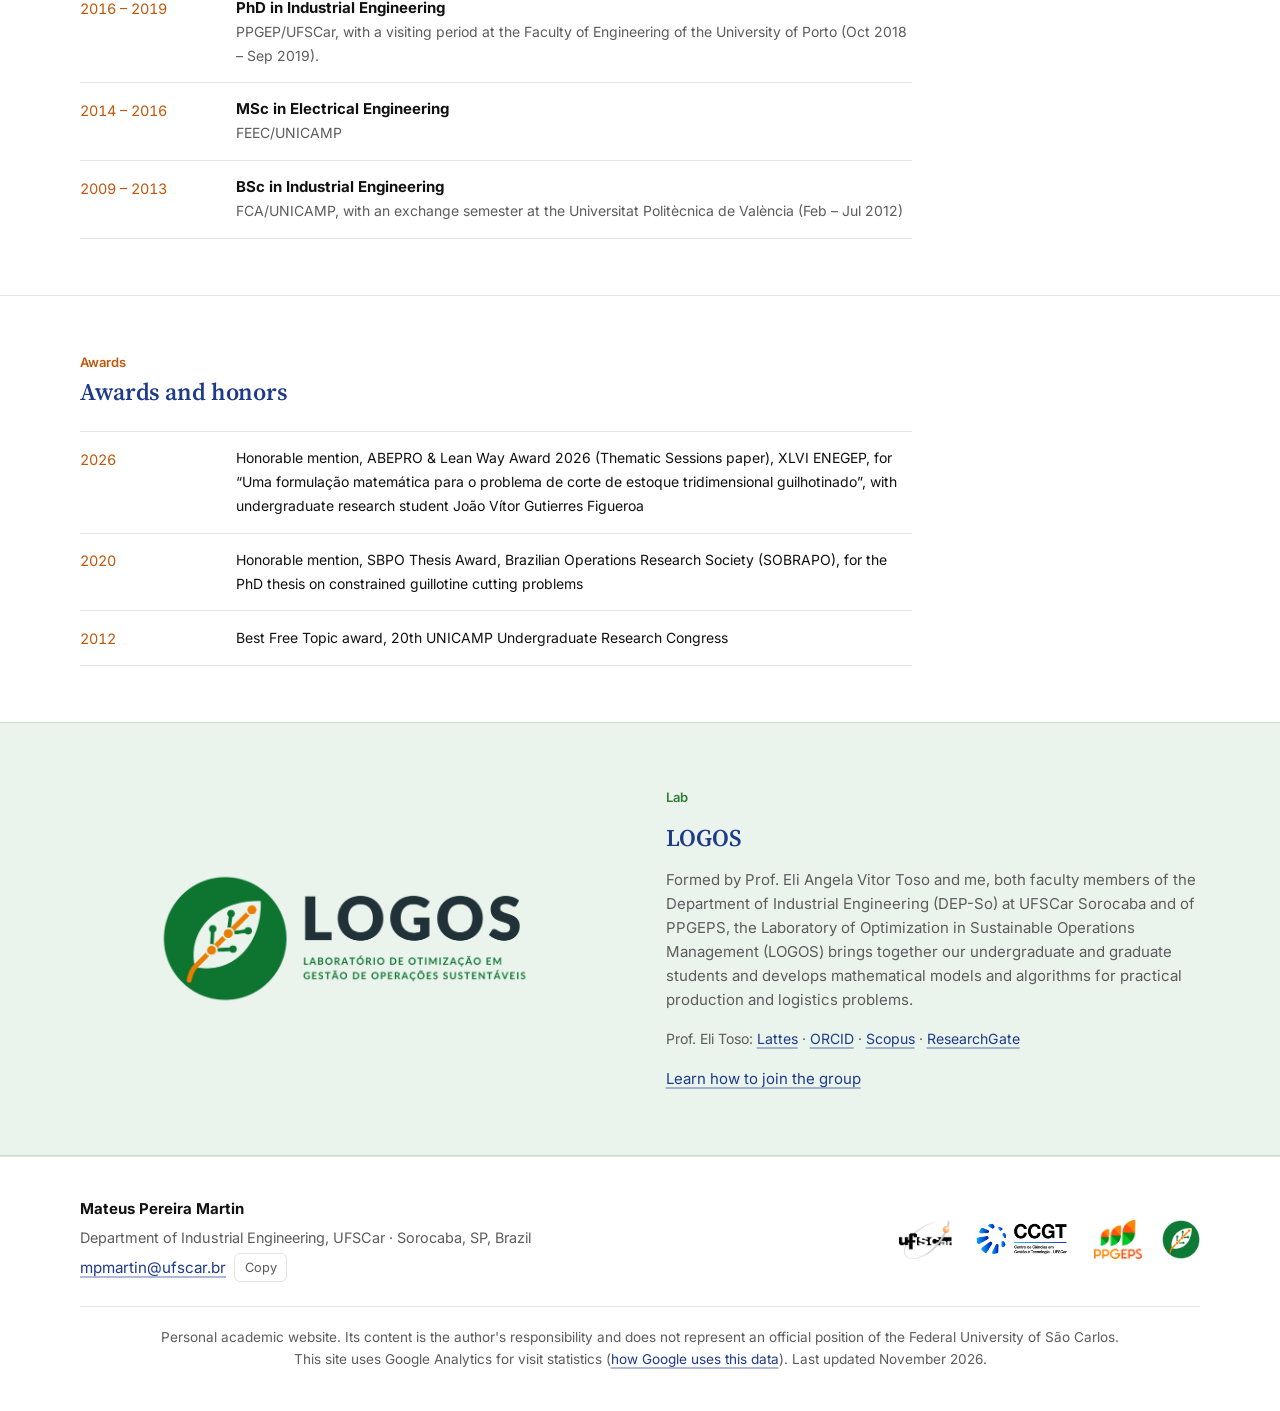
==== commit 3389450e: "Add files via upload" ====
--- a/en/index.html
+++ b/en/index.html
@@ -50,8 +50,9 @@
 <img src="../figuras/logos-horizontal.png" alt="LOGOS: Laboratório de Otimização em Gestão de Operações Sustentáveis" width="1600" height="579" loading="lazy">
 <div class="text"><p class="eyebrow">Lab</p>
 <h2 id="logos-t">LOGOS</h2>
-<p>The Laboratory of Optimization in Sustainable Operations Management (LOGOS) brings together the undergraduate research students I supervise at UFSCar Sorocaba and is open to master's and PhD students in PPGEPS. The group develops mathematical models and algorithms for real production and logistics problems, with reproducible code, instances and results.</p>
-<p><a href="advising.html">Meet the members and learn how to join</a></p>
+<p>Formed by Prof. Eli Angela Vitor Toso and me, both faculty members of the Department of Industrial Engineering (DEP-So) at UFSCar Sorocaba and of PPGEPS, the Laboratory of Optimization in Sustainable Operations Management (LOGOS) brings together our undergraduate and graduate students and develops mathematical models and algorithms for practical production and logistics problems.</p>
+<p style="font-size:.88rem">Prof. Eli Toso: <a href="https://lattes.cnpq.br/6663631731115739" target="_blank" rel="noopener">Lattes</a> · <a href="https://orcid.org/0000-0001-7531-0300" target="_blank" rel="noopener">ORCID</a> · <a href="https://www.scopus.com/authid/detail.uri?authorId=26026490900" target="_blank" rel="noopener">Scopus</a> · <a href="https://www.researchgate.net/profile/Eli_Angela_Toso" target="_blank" rel="noopener">ResearchGate</a></p>
+<p><a href="advising.html#contato">Learn how to join the group</a></p>
 </div></div></section>
 </main>
 <footer class="site-footer"><div class="wrap">
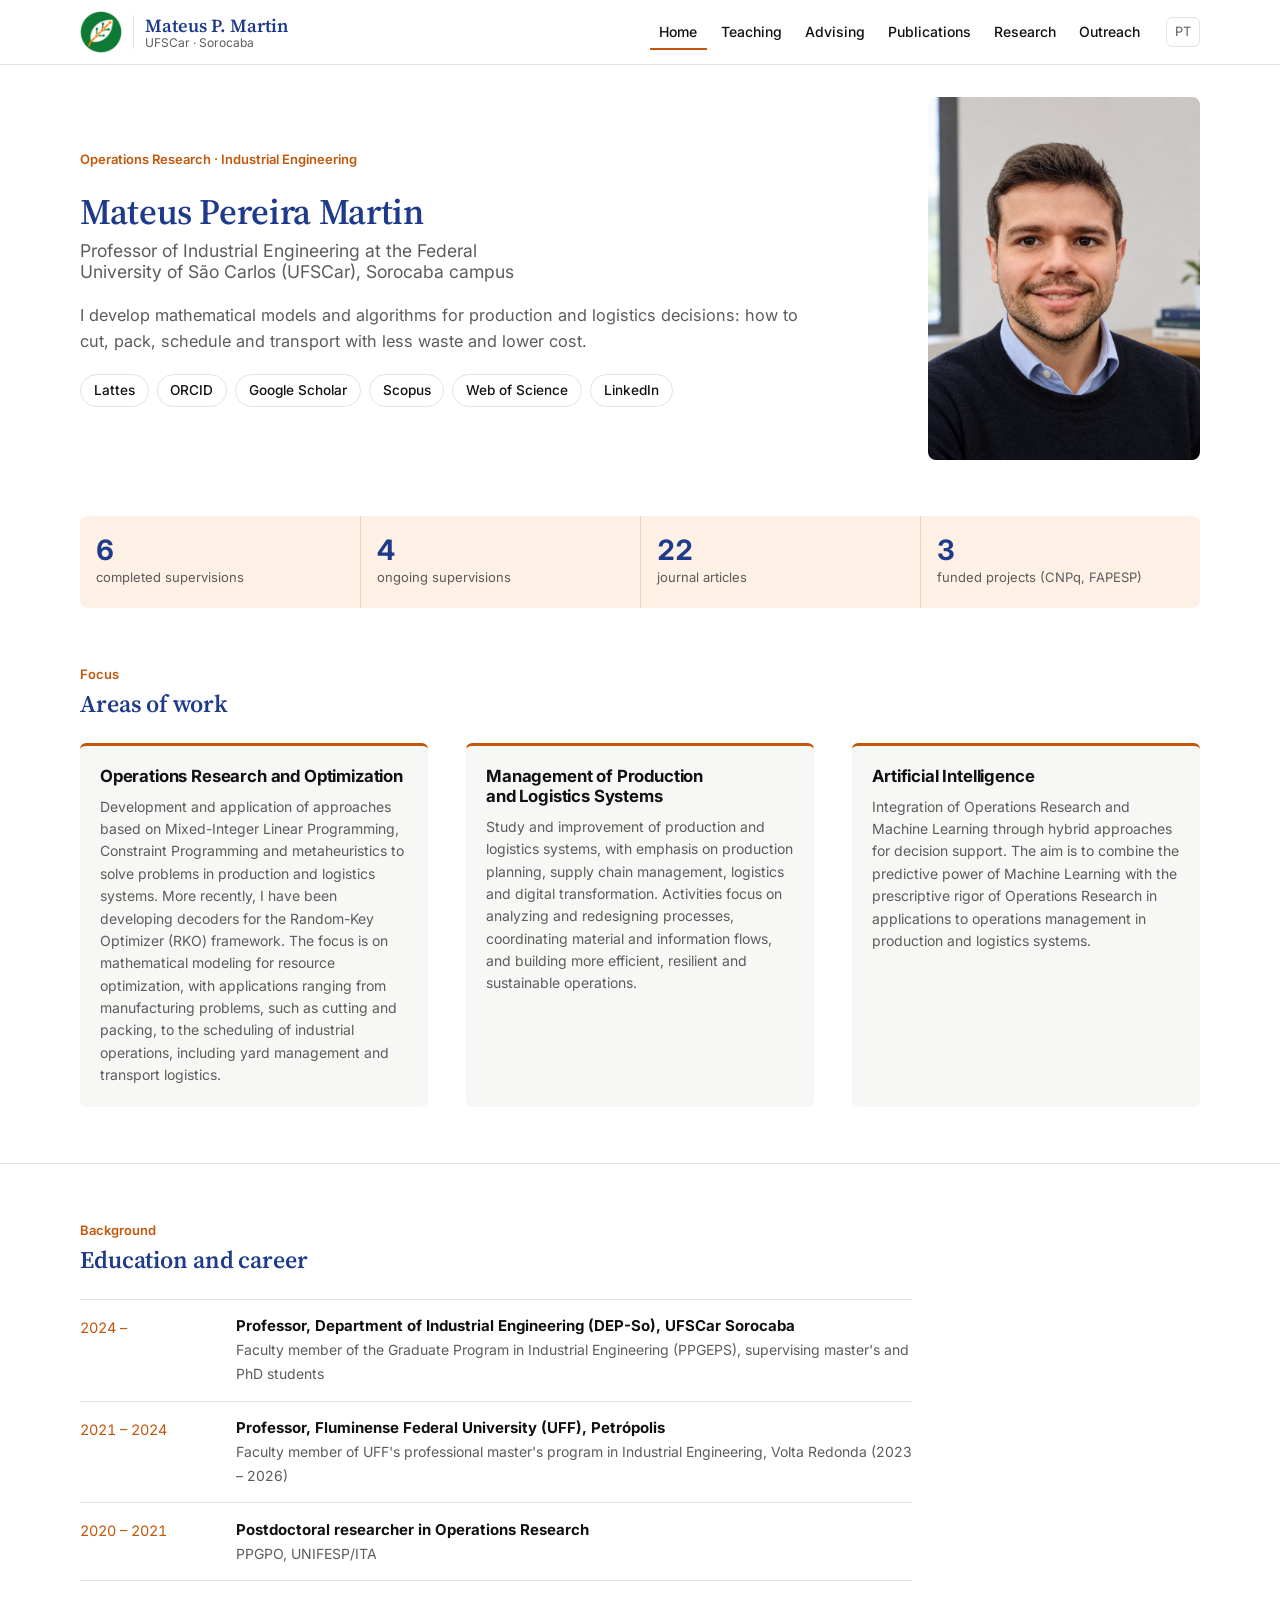
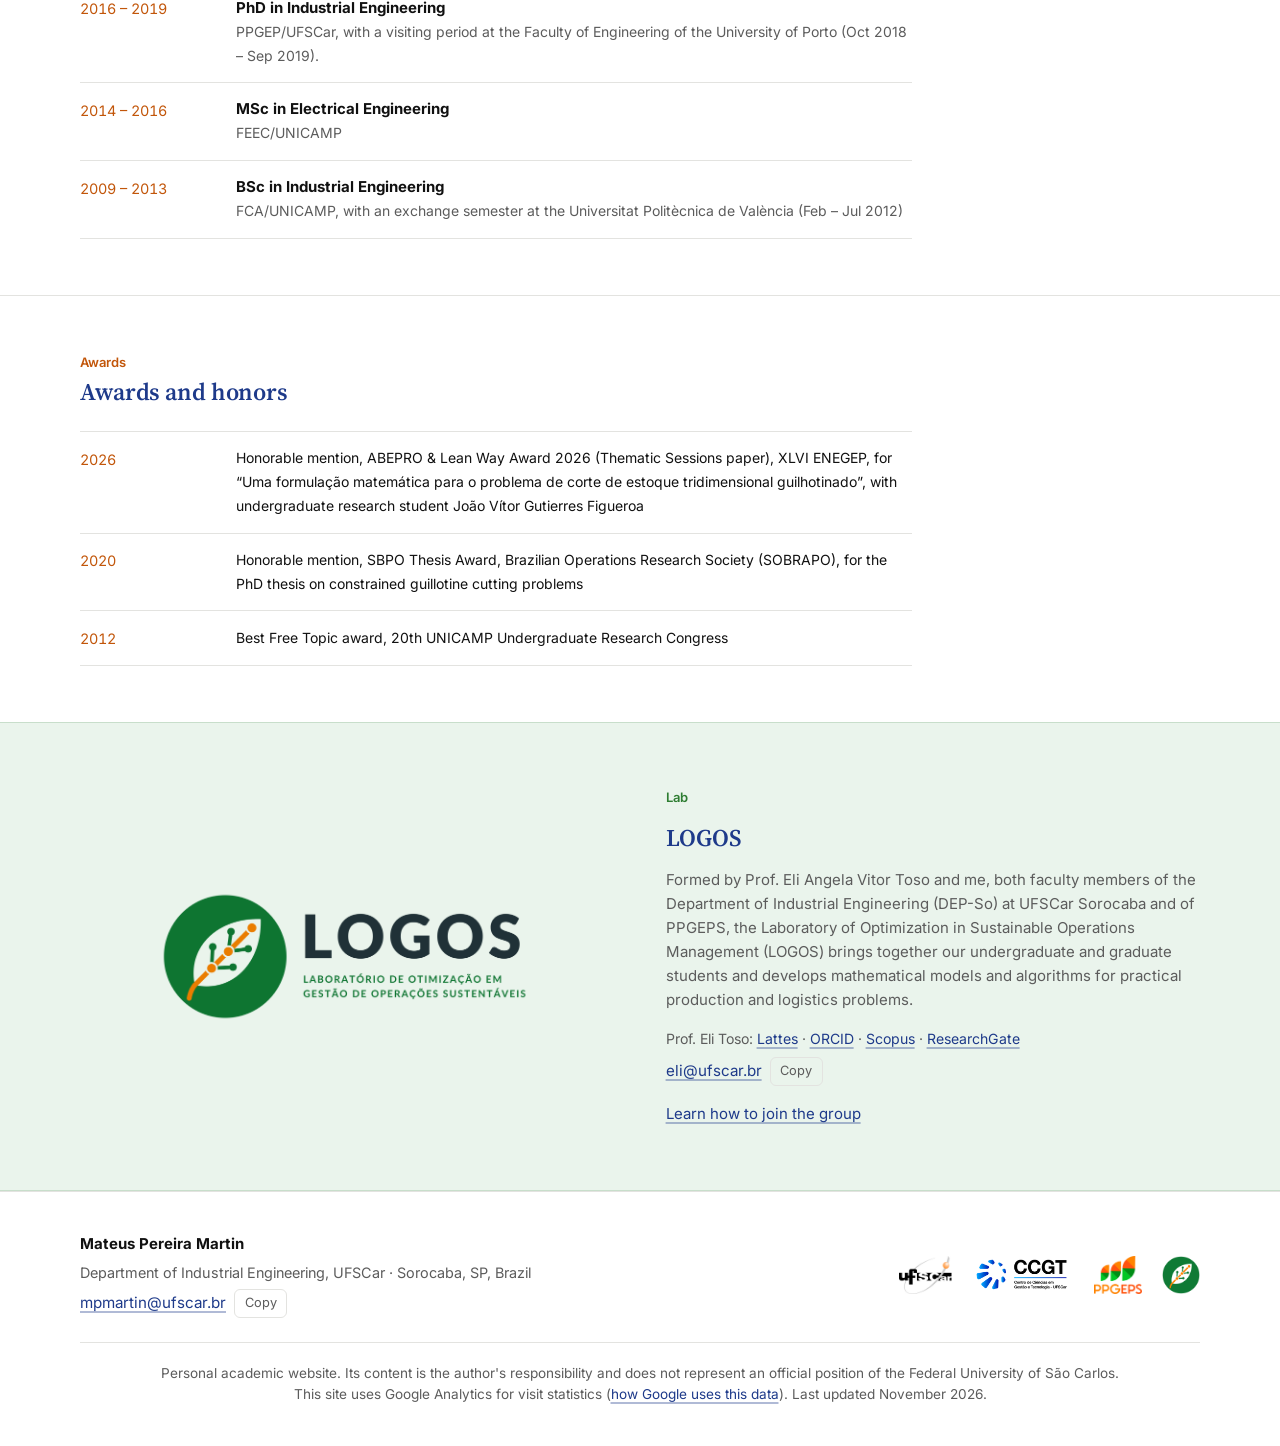
==== commit 59be95ae: "Add files via upload" ====
--- a/en/index.html
+++ b/en/index.html
@@ -25,7 +25,7 @@
 <body>
 <a class="skip" href="#conteudo">Skip to content</a>
 <header class="site-header"><div class="wrap">
-<div class="brand"><a href="https://www.ufscar.br/" target="_blank" rel="noopener" title="UFSCar"><img src="../figuras/logo-ufscar.png" alt="UFSCar" width="247" height="180"></a><a class="brand-text" href="index.html"><strong>Mateus P. Martin</strong><span>UFSCar · Sorocaba</span></a></div>
+<div class="brand"><a href="research.html#logos-t" title="LOGOS lab"><img src="../figuras/logos-simbolo-192.png" alt="LOGOS" width="192" height="192"></a><a class="brand-text" href="index.html"><strong>Mateus P. Martin</strong><span>UFSCar · Sorocaba</span></a></div>
 <button type="button" class="menu-btn" aria-expanded="false" aria-controls="nav">Menu</button>
 <nav class="nav" id="nav" aria-label="Main"><a href="index.html" aria-current="page">Home</a><a href="teaching.html">Teaching</a><a href="advising.html">Advising</a><a href="publications.html">Publications</a><a href="research.html">Research</a><a href="outreach.html">Outreach</a></nav>
 <a class="lang" href="../index.html" hreflang="pt-BR" lang="pt-BR">PT</a>
@@ -51,7 +51,8 @@
 <div class="text"><p class="eyebrow">Lab</p>
 <h2 id="logos-t">LOGOS</h2>
 <p>Formed by Prof. Eli Angela Vitor Toso and me, both faculty members of the Department of Industrial Engineering (DEP-So) at UFSCar Sorocaba and of PPGEPS, the Laboratory of Optimization in Sustainable Operations Management (LOGOS) brings together our undergraduate and graduate students and develops mathematical models and algorithms for practical production and logistics problems.</p>
-<p style="font-size:.88rem">Prof. Eli Toso: <a href="https://lattes.cnpq.br/6663631731115739" target="_blank" rel="noopener">Lattes</a> · <a href="https://orcid.org/0000-0001-7531-0300" target="_blank" rel="noopener">ORCID</a> · <a href="https://www.scopus.com/authid/detail.uri?authorId=26026490900" target="_blank" rel="noopener">Scopus</a> · <a href="https://www.researchgate.net/profile/Eli_Angela_Toso" target="_blank" rel="noopener">ResearchGate</a></p>
+<div style="display:grid;gap:.4rem"><p style="font-size:.88rem">Prof. Eli Toso: <a href="https://lattes.cnpq.br/6663631731115739" target="_blank" rel="noopener">Lattes</a> · <a href="https://orcid.org/0000-0001-7531-0300" target="_blank" rel="noopener">ORCID</a> · <a href="https://www.scopus.com/authid/detail.uri?authorId=26026490900" target="_blank" rel="noopener">Scopus</a> · <a href="https://www.researchgate.net/profile/Eli_Angela_Toso" target="_blank" rel="noopener">ResearchGate</a></p>
+<span class="email-row"><a class="email" data-email data-show data-u="eli" data-d="ufscar.br">eli [at] ufscar.br</a><button type="button" class="copy" data-u="eli" data-d="ufscar.br" data-done="Copied">Copy</button></span></div>
 <p><a href="advising.html#contato">Learn how to join the group</a></p>
 </div></div></section>
 </main>
--- a/assets/site.css
+++ b/assets/site.css
@@ -200,6 +200,7 @@
 .logos-band .eyebrow { color: var(--green); }
 .logos-band .text { display: grid; gap: 1rem; min-width: 0; }
 @media (max-width: 760px) { .logos-band .wrap { grid-template-columns: 1fr; } }
+.page-head + .logos-band { border-top: 0; }
 
 /* Publicações */
 .pubs { list-style: none; margin: 0; padding: 0; display: grid; }
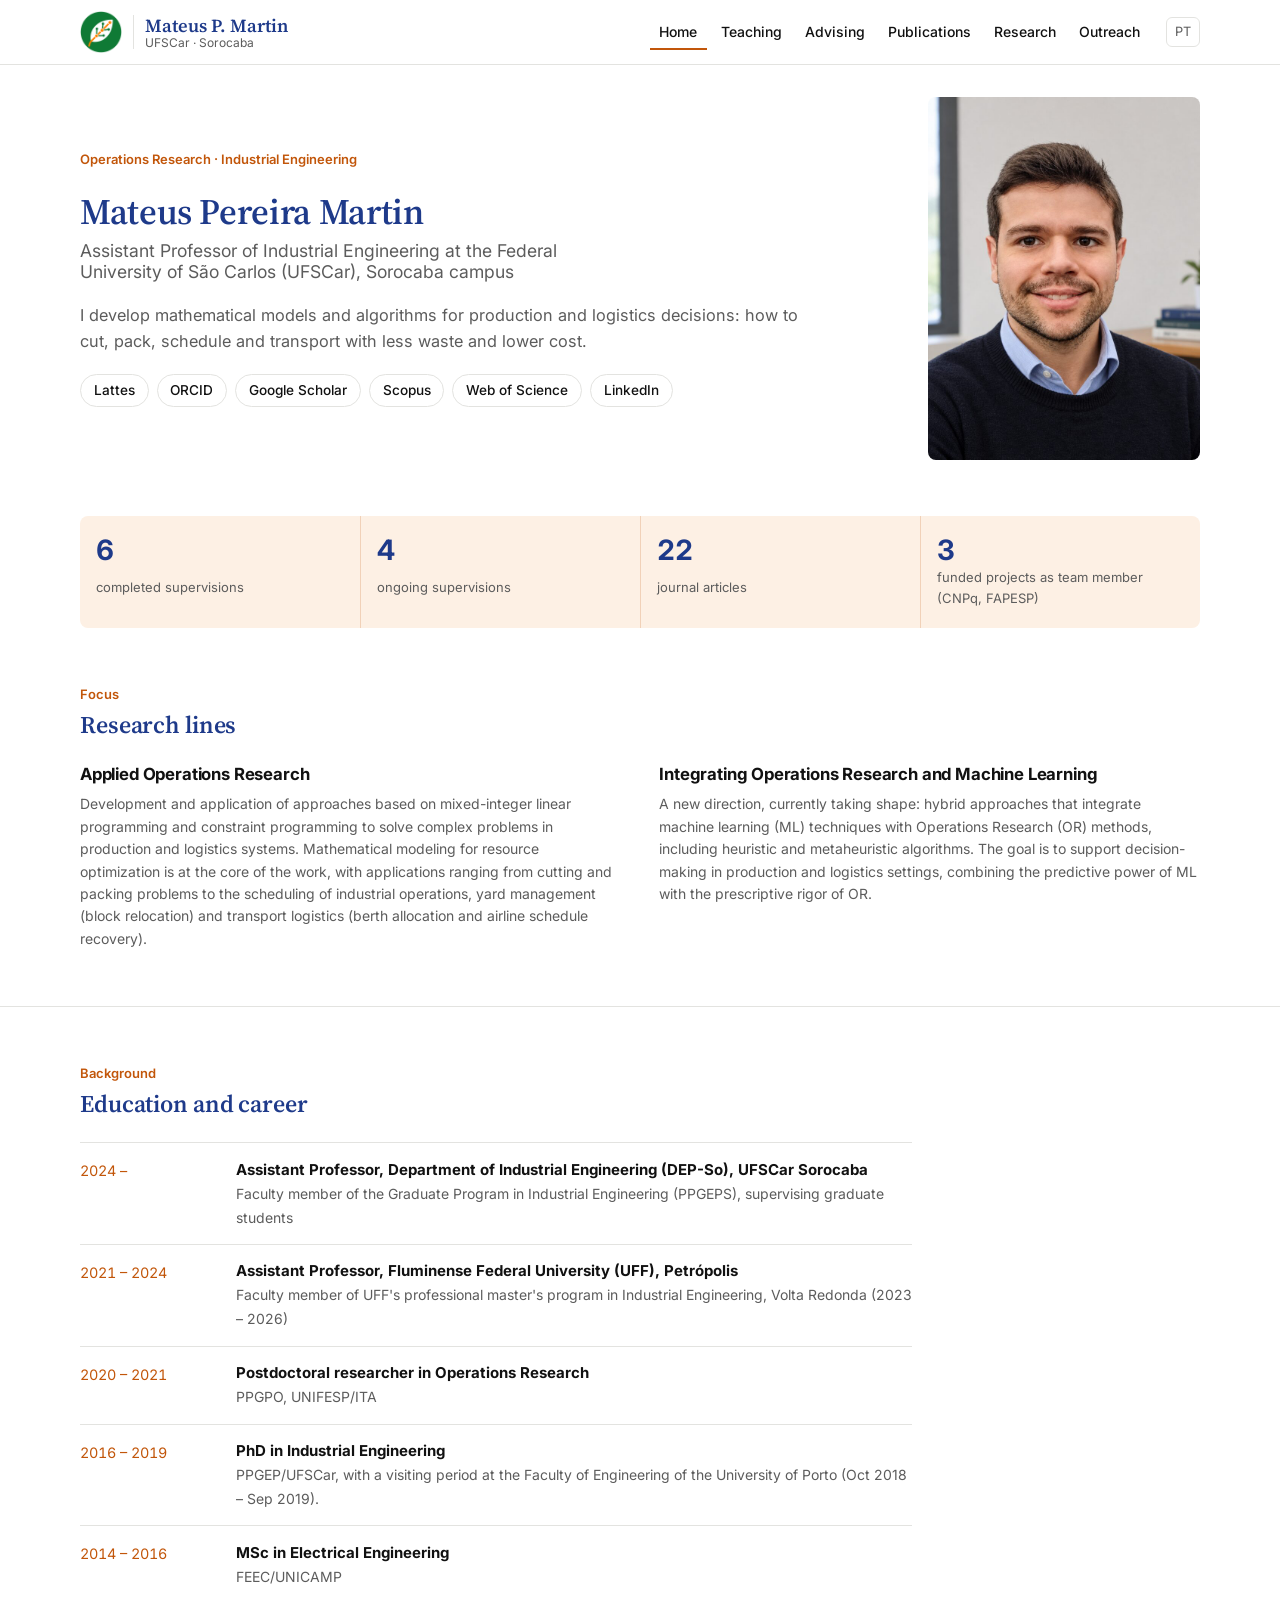
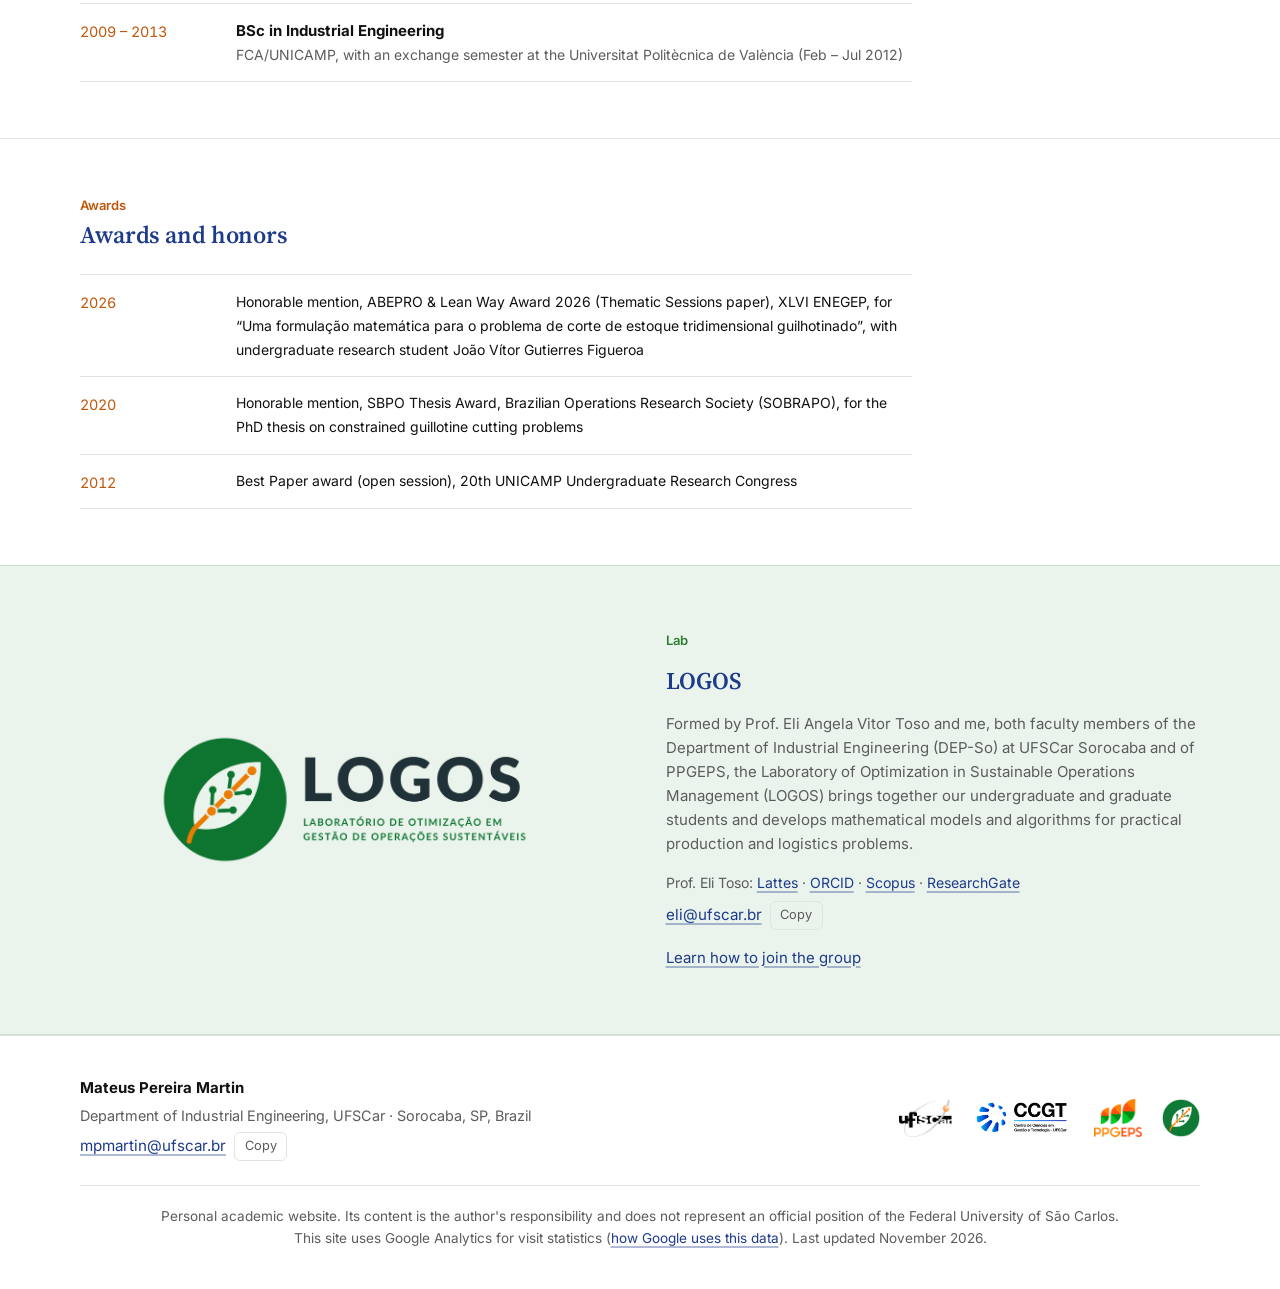
==== commit 804a2f50: "Add files via upload" ====
--- a/en/index.html
+++ b/en/index.html
@@ -34,7 +34,7 @@
 <section class="hero"><div class="wrap">
 <div class="hero-text">
 <p class="eyebrow">Operations Research · Industrial Engineering</p>
-<h1>Mateus Pereira Martin<span>Professor of Industrial Engineering at the Federal University of São Carlos (UFSCar), Sorocaba campus</span></h1>
+<h1>Mateus Pereira Martin<span>Assistant Professor of Industrial Engineering at the Federal University of São Carlos (UFSCar), Sorocaba campus</span></h1>
 <p class="lead">I develop mathematical models and algorithms for production and logistics decisions: how to cut, pack, schedule and transport with less waste and lower cost.</p>
 <div class="ids"><a href="https://lattes.cnpq.br/9814295914139504" target="_blank" rel="noopener">Lattes</a><a href="https://orcid.org/0000-0002-6722-7571" target="_blank" rel="noopener">ORCID</a><a href="https://scholar.google.com.br/citations?user=QnhlnG8AAAAJ&hl" target="_blank" rel="noopener">Google Scholar</a><a href="https://www.scopus.com/authid/detail.uri?authorId=57204688163" target="_blank" rel="noopener">Scopus</a><a href="https://www.webofscience.com/wos/author/record/ADG-9938-2022" target="_blank" rel="noopener">Web of Science</a><a href="https://www.linkedin.com/in/mateus-pereira-martin/" target="_blank" rel="noopener">LinkedIn</a></div>
 </div>
@@ -45,8 +45,8 @@
 <div><dt>completed supervisions</dt><dd>6</dd></div>
 <div><dt>ongoing supervisions</dt><dd>4</dd></div>
 <div><dt>journal articles</dt><dd>22</dd></div>
-<div><dt>funded projects (CNPq, FAPESP)</dt><dd>3</dd></div>
-</dl></div><section class="section"><div class="wrap"><div class="section-head"><p class="eyebrow">Focus</p><h2>Areas of work</h2></div><div class="cols"><div class="item"><h3>Operations Research and Optimization</h3><p>Development and application of approaches based on Mixed-Integer Linear Programming, Constraint Programming and metaheuristics to solve problems in production and logistics systems. More recently, I have been developing decoders for the Random-Key Optimizer (RKO) framework. The focus is on mathematical modeling for resource optimization, with applications ranging from manufacturing problems, such as cutting and packing, to the scheduling of industrial operations, including yard management and transport logistics.</p></div><div class="item"><h3>Management of Production and Logistics Systems</h3><p>Study and improvement of production and logistics systems, with emphasis on production planning, supply chain management, logistics and digital transformation. Activities focus on analyzing and redesigning processes, coordinating material and information flows, and building more efficient, resilient and sustainable operations.</p></div><div class="item"><h3>Artificial Intelligence</h3><p>Integration of Operations Research and Machine Learning through hybrid approaches for decision support. The aim is to combine the predictive power of Machine Learning with the prescriptive rigor of Operations Research in applications to operations management in production and logistics systems.</p></div></div></div></section><section class="section"><div class="wrap"><div class="section-head"><p class="eyebrow">Background</p><h2>Education and career</h2></div><ol class="timeline" reversed><li><span class="when">2024 –</span><div><strong>Professor, Department of Industrial Engineering (DEP-So), UFSCar Sorocaba</strong><span>Faculty member of the Graduate Program in Industrial Engineering (PPGEPS), supervising master's and PhD students</span></div></li><li><span class="when">2021 – 2024</span><div><strong>Professor, Fluminense Federal University (UFF), Petrópolis</strong><span>Faculty member of UFF's professional master's program in Industrial Engineering, Volta Redonda (2023 – 2026)</span></div></li><li><span class="when">2020 – 2021</span><div><strong>Postdoctoral researcher in Operations Research</strong><span>PPGPO, UNIFESP/ITA</span></div></li><li><span class="when">2016 – 2019</span><div><strong>PhD in Industrial Engineering</strong><span>PPGEP/UFSCar, with a visiting period at the Faculty of Engineering of the University of Porto (Oct 2018 – Sep 2019).</span></div></li><li><span class="when">2014 – 2016</span><div><strong>MSc in Electrical Engineering</strong><span>FEEC/UNICAMP</span></div></li><li><span class="when">2009 – 2013</span><div><strong>BSc in Industrial Engineering</strong><span>FCA/UNICAMP, with an exchange semester at the Universitat Politècnica de València (Feb – Jul 2012)</span></div></li></ol></div></section><section class="section"><div class="wrap"><div class="section-head"><p class="eyebrow">Awards</p><h2>Awards and honors</h2></div><ol class="timeline"><li><span class="when">2026</span><div><span style="color:var(--ink)">Honorable mention, ABEPRO &amp; Lean Way Award 2026 (Thematic Sessions paper), XLVI ENEGEP, for “Uma formulação matemática para o problema de corte de estoque tridimensional guilhotinado”, with undergraduate research student João Vítor Gutierres Figueroa</span></div></li><li><span class="when">2020</span><div><span style="color:var(--ink)">Honorable mention, SBPO Thesis Award, Brazilian Operations Research Society (SOBRAPO), for the PhD thesis on constrained guillotine cutting problems</span></div></li><li><span class="when">2012</span><div><span style="color:var(--ink)">Best Free Topic award, 20th UNICAMP Undergraduate Research Congress</span></div></li></ol></div></section><section class="logos-band" aria-labelledby="logos-t"><div class="wrap">
+<div><dt>funded projects as team member (CNPq, FAPESP)</dt><dd>3</dd></div>
+</dl></div><section class="section"><div class="wrap"><div class="section-head"><p class="eyebrow">Focus</p><h2>Research lines</h2></div><div class="cols-2"><div class="item"><h3>Applied Operations Research</h3><p>Development and application of approaches based on mixed-integer linear programming and constraint programming to solve complex problems in production and logistics systems. Mathematical modeling for resource optimization is at the core of the work, with applications ranging from cutting and packing problems to the scheduling of industrial operations, yard management (block relocation) and transport logistics (berth allocation and airline schedule recovery).</p></div><div class="item"><h3>Integrating Operations Research and Machine Learning</h3><p>A new direction, currently taking shape: hybrid approaches that integrate machine learning (ML) techniques with Operations Research (OR) methods, including heuristic and metaheuristic algorithms. The goal is to support decision-making in production and logistics settings, combining the predictive power of ML with the prescriptive rigor of OR.</p></div></div></div></section><section class="section"><div class="wrap"><div class="section-head"><p class="eyebrow">Background</p><h2>Education and career</h2></div><ol class="timeline" reversed><li><span class="when">2024 –</span><div><strong>Assistant Professor, Department of Industrial Engineering (DEP-So), UFSCar Sorocaba</strong><span>Faculty member of the Graduate Program in Industrial Engineering (PPGEPS), supervising graduate students</span></div></li><li><span class="when">2021 – 2024</span><div><strong>Assistant Professor, Fluminense Federal University (UFF), Petrópolis</strong><span>Faculty member of UFF's professional master's program in Industrial Engineering, Volta Redonda (2023 – 2026)</span></div></li><li><span class="when">2020 – 2021</span><div><strong>Postdoctoral researcher in Operations Research</strong><span>PPGPO, UNIFESP/ITA</span></div></li><li><span class="when">2016 – 2019</span><div><strong>PhD in Industrial Engineering</strong><span>PPGEP/UFSCar, with a visiting period at the Faculty of Engineering of the University of Porto (Oct 2018 – Sep 2019).</span></div></li><li><span class="when">2014 – 2016</span><div><strong>MSc in Electrical Engineering</strong><span>FEEC/UNICAMP</span></div></li><li><span class="when">2009 – 2013</span><div><strong>BSc in Industrial Engineering</strong><span>FCA/UNICAMP, with an exchange semester at the Universitat Politècnica de València (Feb – Jul 2012)</span></div></li></ol></div></section><section class="section"><div class="wrap"><div class="section-head"><p class="eyebrow">Awards</p><h2>Awards and honors</h2></div><ol class="timeline"><li><span class="when">2026</span><div><span style="color:var(--ink)">Honorable mention, ABEPRO &amp; Lean Way Award 2026 (Thematic Sessions paper), XLVI ENEGEP, for “Uma formulação matemática para o problema de corte de estoque tridimensional guilhotinado”, with undergraduate research student João Vítor Gutierres Figueroa</span></div></li><li><span class="when">2020</span><div><span style="color:var(--ink)">Honorable mention, SBPO Thesis Award, Brazilian Operations Research Society (SOBRAPO), for the PhD thesis on constrained guillotine cutting problems</span></div></li><li><span class="when">2012</span><div><span style="color:var(--ink)">Best Paper award (open session), 20th UNICAMP Undergraduate Research Congress</span></div></li></ol></div></section><section class="logos-band" aria-labelledby="logos-t"><div class="wrap">
 <img src="../figuras/logos-horizontal.png" alt="LOGOS: Laboratório de Otimização em Gestão de Operações Sustentáveis" width="1600" height="579" loading="lazy">
 <div class="text"><p class="eyebrow">Lab</p>
 <h2 id="logos-t">LOGOS</h2>
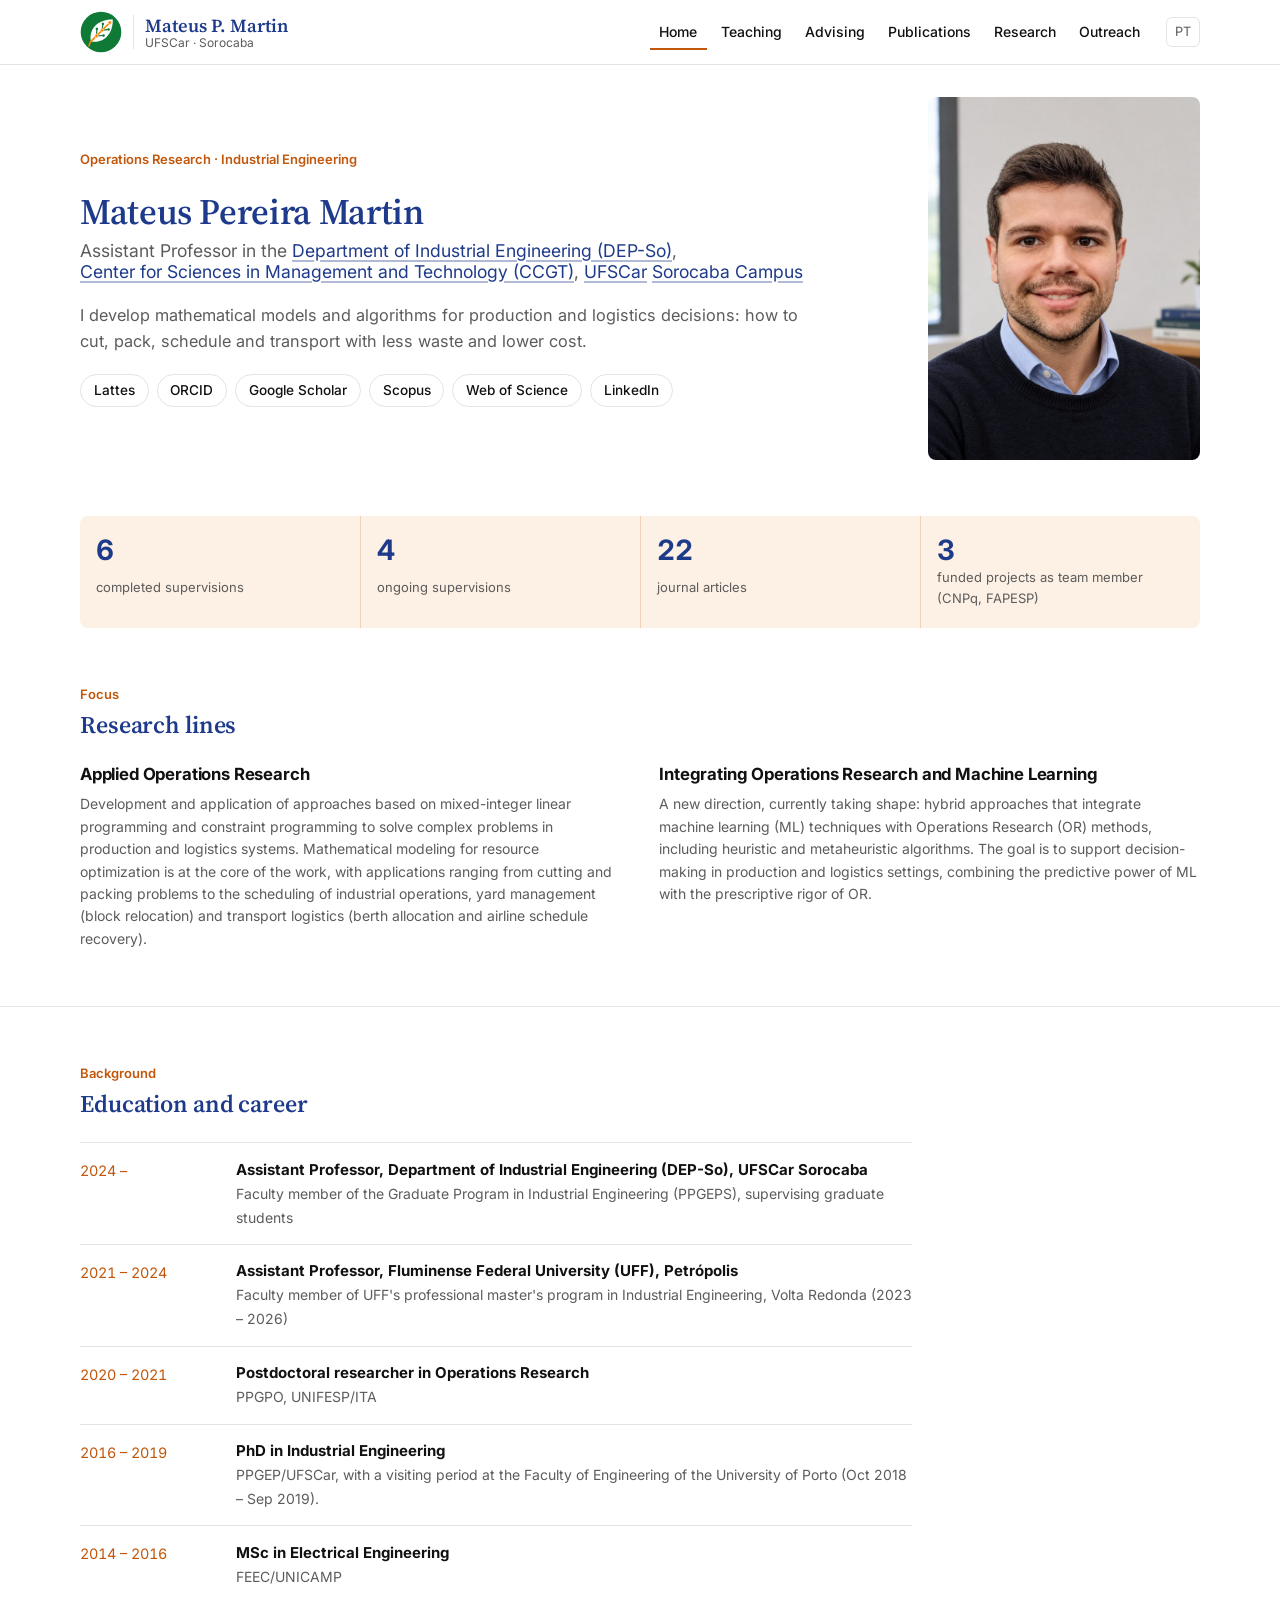
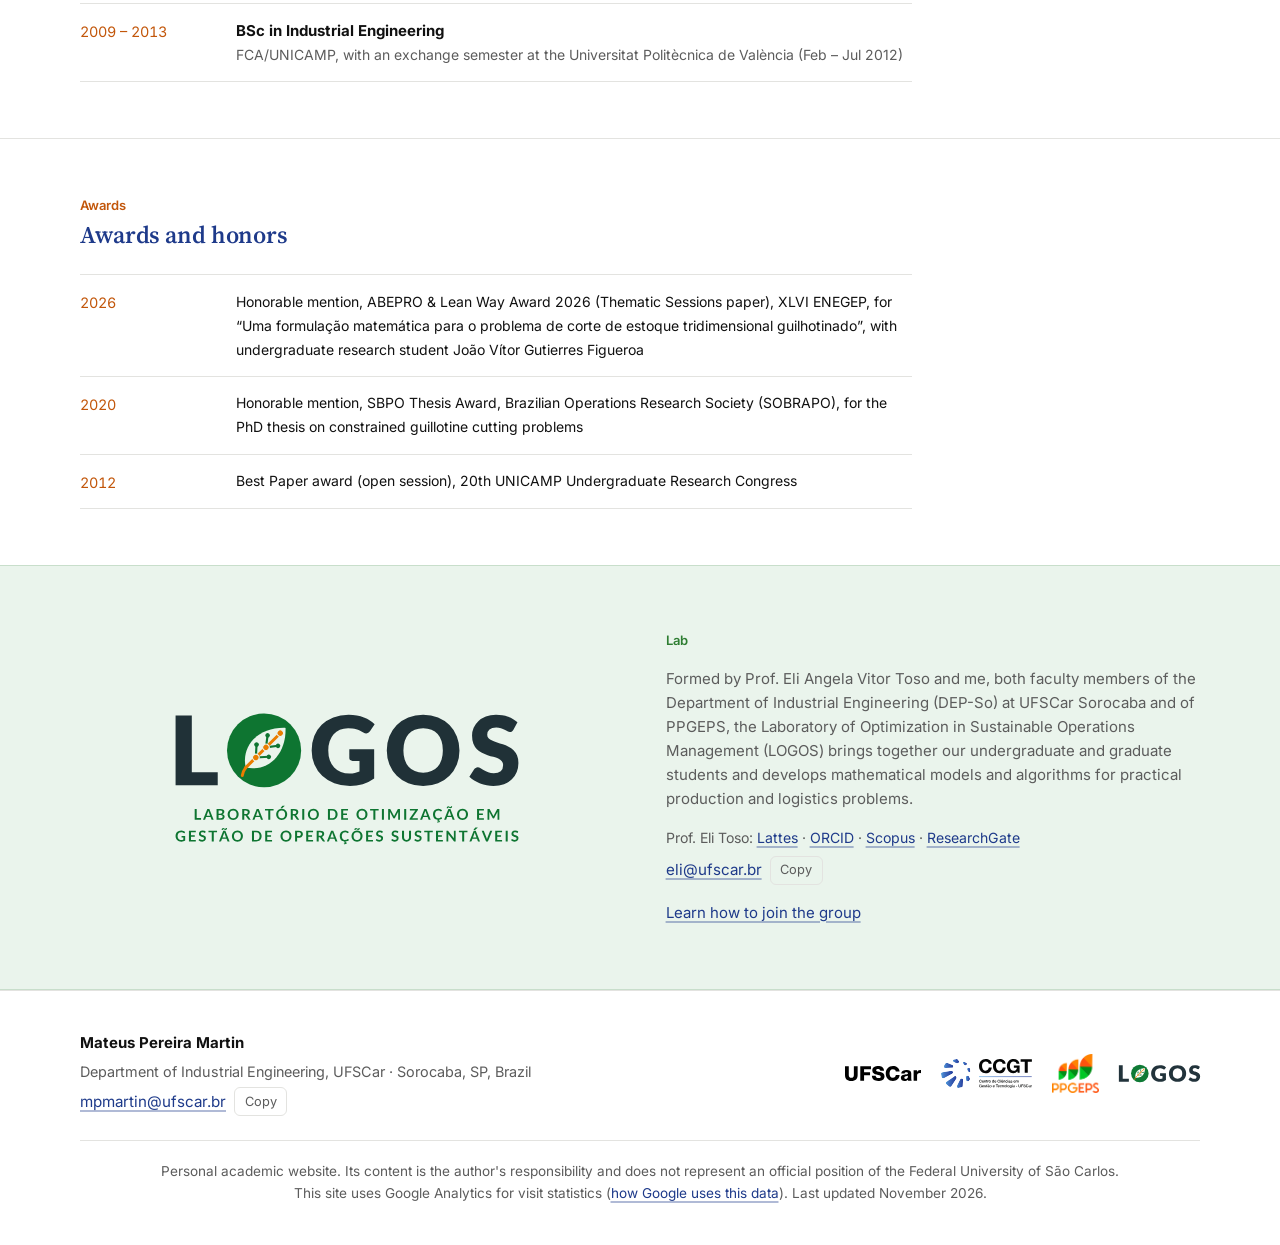
==== commit b92dc47b: "Add files via upload" ====
--- a/en/index.html
+++ b/en/index.html
@@ -25,7 +25,7 @@
 <body>
 <a class="skip" href="#conteudo">Skip to content</a>
 <header class="site-header"><div class="wrap">
-<div class="brand"><a href="research.html#logos-t" title="LOGOS lab"><img src="../figuras/logos-simbolo-192.png" alt="LOGOS" width="192" height="192"></a><a class="brand-text" href="index.html"><strong>Mateus P. Martin</strong><span>UFSCar · Sorocaba</span></a></div>
+<div class="brand"><a href="research.html#logos-t" title="LOGOS lab"><img src="../figuras/logo-logos-simbolo.svg" alt="LOGOS" width="240" height="240"></a><a class="brand-text" href="index.html"><strong>Mateus P. Martin</strong><span>UFSCar · Sorocaba</span></a></div>
 <button type="button" class="menu-btn" aria-expanded="false" aria-controls="nav">Menu</button>
 <nav class="nav" id="nav" aria-label="Main"><a href="index.html" aria-current="page">Home</a><a href="teaching.html">Teaching</a><a href="advising.html">Advising</a><a href="publications.html">Publications</a><a href="research.html">Research</a><a href="outreach.html">Outreach</a></nav>
 <a class="lang" href="../index.html" hreflang="pt-BR" lang="pt-BR">PT</a>
@@ -34,7 +34,7 @@
 <section class="hero"><div class="wrap">
 <div class="hero-text">
 <p class="eyebrow">Operations Research · Industrial Engineering</p>
-<h1>Mateus Pereira Martin<span>Assistant Professor of Industrial Engineering at the Federal University of São Carlos (UFSCar), Sorocaba campus</span></h1>
+<h1>Mateus Pereira Martin<span>Assistant Professor in the <a href="https://www.depso.ufscar.br/pt-br" target="_blank" rel="noopener">Department of Industrial Engineering (DEP-So)</a>, <span class="cargo-l2"><a href="https://www.ccgt.ufscar.br/pt-br" target="_blank" rel="noopener">Center for Sciences in Management and Technology (CCGT)</a>, <a href="https://www.ufscar.br/" target="_blank" rel="noopener">UFSCar</a> <a href="https://www.sorocaba.ufscar.br/" target="_blank" rel="noopener">Sorocaba Campus</a></span></span></h1>
 <p class="lead">I develop mathematical models and algorithms for production and logistics decisions: how to cut, pack, schedule and transport with less waste and lower cost.</p>
 <div class="ids"><a href="https://lattes.cnpq.br/9814295914139504" target="_blank" rel="noopener">Lattes</a><a href="https://orcid.org/0000-0002-6722-7571" target="_blank" rel="noopener">ORCID</a><a href="https://scholar.google.com.br/citations?user=QnhlnG8AAAAJ&hl" target="_blank" rel="noopener">Google Scholar</a><a href="https://www.scopus.com/authid/detail.uri?authorId=57204688163" target="_blank" rel="noopener">Scopus</a><a href="https://www.webofscience.com/wos/author/record/ADG-9938-2022" target="_blank" rel="noopener">Web of Science</a><a href="https://www.linkedin.com/in/mateus-pereira-martin/" target="_blank" rel="noopener">LinkedIn</a></div>
 </div>
@@ -46,10 +46,9 @@
 <div><dt>ongoing supervisions</dt><dd>4</dd></div>
 <div><dt>journal articles</dt><dd>22</dd></div>
 <div><dt>funded projects as team member (CNPq, FAPESP)</dt><dd>3</dd></div>
-</dl></div><section class="section"><div class="wrap"><div class="section-head"><p class="eyebrow">Focus</p><h2>Research lines</h2></div><div class="cols-2"><div class="item"><h3>Applied Operations Research</h3><p>Development and application of approaches based on mixed-integer linear programming and constraint programming to solve complex problems in production and logistics systems. Mathematical modeling for resource optimization is at the core of the work, with applications ranging from cutting and packing problems to the scheduling of industrial operations, yard management (block relocation) and transport logistics (berth allocation and airline schedule recovery).</p></div><div class="item"><h3>Integrating Operations Research and Machine Learning</h3><p>A new direction, currently taking shape: hybrid approaches that integrate machine learning (ML) techniques with Operations Research (OR) methods, including heuristic and metaheuristic algorithms. The goal is to support decision-making in production and logistics settings, combining the predictive power of ML with the prescriptive rigor of OR.</p></div></div></div></section><section class="section"><div class="wrap"><div class="section-head"><p class="eyebrow">Background</p><h2>Education and career</h2></div><ol class="timeline" reversed><li><span class="when">2024 –</span><div><strong>Assistant Professor, Department of Industrial Engineering (DEP-So), UFSCar Sorocaba</strong><span>Faculty member of the Graduate Program in Industrial Engineering (PPGEPS), supervising graduate students</span></div></li><li><span class="when">2021 – 2024</span><div><strong>Assistant Professor, Fluminense Federal University (UFF), Petrópolis</strong><span>Faculty member of UFF's professional master's program in Industrial Engineering, Volta Redonda (2023 – 2026)</span></div></li><li><span class="when">2020 – 2021</span><div><strong>Postdoctoral researcher in Operations Research</strong><span>PPGPO, UNIFESP/ITA</span></div></li><li><span class="when">2016 – 2019</span><div><strong>PhD in Industrial Engineering</strong><span>PPGEP/UFSCar, with a visiting period at the Faculty of Engineering of the University of Porto (Oct 2018 – Sep 2019).</span></div></li><li><span class="when">2014 – 2016</span><div><strong>MSc in Electrical Engineering</strong><span>FEEC/UNICAMP</span></div></li><li><span class="when">2009 – 2013</span><div><strong>BSc in Industrial Engineering</strong><span>FCA/UNICAMP, with an exchange semester at the Universitat Politècnica de València (Feb – Jul 2012)</span></div></li></ol></div></section><section class="section"><div class="wrap"><div class="section-head"><p class="eyebrow">Awards</p><h2>Awards and honors</h2></div><ol class="timeline"><li><span class="when">2026</span><div><span style="color:var(--ink)">Honorable mention, ABEPRO &amp; Lean Way Award 2026 (Thematic Sessions paper), XLVI ENEGEP, for “Uma formulação matemática para o problema de corte de estoque tridimensional guilhotinado”, with undergraduate research student João Vítor Gutierres Figueroa</span></div></li><li><span class="when">2020</span><div><span style="color:var(--ink)">Honorable mention, SBPO Thesis Award, Brazilian Operations Research Society (SOBRAPO), for the PhD thesis on constrained guillotine cutting problems</span></div></li><li><span class="when">2012</span><div><span style="color:var(--ink)">Best Paper award (open session), 20th UNICAMP Undergraduate Research Congress</span></div></li></ol></div></section><section class="logos-band" aria-labelledby="logos-t"><div class="wrap">
-<img src="../figuras/logos-horizontal.png" alt="LOGOS: Laboratório de Otimização em Gestão de Operações Sustentáveis" width="1600" height="579" loading="lazy">
+</dl></div><section class="section"><div class="wrap"><div class="section-head"><p class="eyebrow">Focus</p><h2>Research lines</h2></div><div class="cols-2"><div class="item"><h3>Applied Operations Research</h3><p>Development and application of approaches based on mixed-integer linear programming and constraint programming to solve complex problems in production and logistics systems. Mathematical modeling for resource optimization is at the core of the work, with applications ranging from cutting and packing problems to the scheduling of industrial operations, yard management (block relocation) and transport logistics (berth allocation and airline schedule recovery).</p></div><div class="item"><h3>Integrating Operations Research and Machine Learning</h3><p>A new direction, currently taking shape: hybrid approaches that integrate machine learning (ML) techniques with Operations Research (OR) methods, including heuristic and metaheuristic algorithms. The goal is to support decision-making in production and logistics settings, combining the predictive power of ML with the prescriptive rigor of OR.</p></div></div></div></section><section class="section"><div class="wrap"><div class="section-head"><p class="eyebrow">Background</p><h2>Education and career</h2></div><ol class="timeline" reversed><li><span class="when">2024 –</span><div><strong>Assistant Professor, Department of Industrial Engineering (DEP-So), UFSCar Sorocaba</strong><span>Faculty member of the Graduate Program in Industrial Engineering (PPGEPS), supervising graduate students</span></div></li><li><span class="when">2021 – 2024</span><div><strong>Assistant Professor, Fluminense Federal University (UFF), Petrópolis</strong><span>Faculty member of UFF's professional master's program in Industrial Engineering, Volta Redonda (2023 – 2026)</span></div></li><li><span class="when">2020 – 2021</span><div><strong>Postdoctoral researcher in Operations Research</strong><span>PPGPO, UNIFESP/ITA</span></div></li><li><span class="when">2016 – 2019</span><div><strong>PhD in Industrial Engineering</strong><span>PPGEP/UFSCar, with a visiting period at the Faculty of Engineering of the University of Porto (Oct 2018 – Sep 2019).</span></div></li><li><span class="when">2014 – 2016</span><div><strong>MSc in Electrical Engineering</strong><span>FEEC/UNICAMP</span></div></li><li><span class="when">2009 – 2013</span><div><strong>BSc in Industrial Engineering</strong><span>FCA/UNICAMP, with an exchange semester at the Universitat Politècnica de València (Feb – Jul 2012)</span></div></li></ol></div></section><section class="section"><div class="wrap"><div class="section-head"><p class="eyebrow">Awards</p><h2>Awards and honors</h2></div><ol class="timeline"><li><span class="when">2026</span><div><span style="color:var(--ink)">Honorable mention, ABEPRO &amp; Lean Way Award 2026 (Thematic Sessions paper), XLVI ENEGEP, for “Uma formulação matemática para o problema de corte de estoque tridimensional guilhotinado”, with undergraduate research student João Vítor Gutierres Figueroa</span></div></li><li><span class="when">2020</span><div><span style="color:var(--ink)">Honorable mention, SBPO Thesis Award, Brazilian Operations Research Society (SOBRAPO), for the PhD thesis on constrained guillotine cutting problems</span></div></li><li><span class="when">2012</span><div><span style="color:var(--ink)">Best Paper award (open session), 20th UNICAMP Undergraduate Research Congress</span></div></li></ol></div></section><section class="logos-band" id="logos-t" aria-label="LOGOS"><div class="wrap">
+<img src="../figuras/logo-logos.svg" alt="LOGOS: Laboratório de Otimização em Gestão de Operações Sustentáveis" width="560" height="247" loading="lazy">
 <div class="text"><p class="eyebrow">Lab</p>
-<h2 id="logos-t">LOGOS</h2>
 <p>Formed by Prof. Eli Angela Vitor Toso and me, both faculty members of the Department of Industrial Engineering (DEP-So) at UFSCar Sorocaba and of PPGEPS, the Laboratory of Optimization in Sustainable Operations Management (LOGOS) brings together our undergraduate and graduate students and develops mathematical models and algorithms for practical production and logistics problems.</p>
 <div style="display:grid;gap:.4rem"><p style="font-size:.88rem">Prof. Eli Toso: <a href="https://lattes.cnpq.br/6663631731115739" target="_blank" rel="noopener">Lattes</a> · <a href="https://orcid.org/0000-0001-7531-0300" target="_blank" rel="noopener">ORCID</a> · <a href="https://www.scopus.com/authid/detail.uri?authorId=26026490900" target="_blank" rel="noopener">Scopus</a> · <a href="https://www.researchgate.net/profile/Eli_Angela_Toso" target="_blank" rel="noopener">ResearchGate</a></p>
 <span class="email-row"><a class="email" data-email data-show data-u="eli" data-d="ufscar.br">eli [at] ufscar.br</a><button type="button" class="copy" data-u="eli" data-d="ufscar.br" data-done="Copied">Copy</button></span></div>
@@ -62,10 +61,10 @@
 <span class="muted" style="font-size:.9rem">Department of Industrial Engineering, UFSCar · Sorocaba, SP, Brazil</span>
 <span class="email-row"><a class="email" data-email data-show data-u="mpmartin" data-d="ufscar.br">mpmartin [at] ufscar.br</a><button type="button" class="copy" data-u="mpmartin" data-d="ufscar.br" data-done="Copied">Copy</button></span></div>
 <div class="inst">
-<a href="https://www.ufscar.br/" target="_blank" rel="noopener"><img src="../figuras/logo-ufscar.png" alt="UFSCar" width="247" height="180" loading="lazy"></a>
-<a href="https://www.ccgt.ufscar.br/pt-br" target="_blank" rel="noopener"><img src="../figuras/logo-ccgt.png" alt="CCGT/UFSCar" width="200" height="75" loading="lazy"></a>
+<a href="https://www.ufscar.br/" target="_blank" rel="noopener"><img src="../figuras/logo-ufscar.svg" alt="UFSCar" class="inst-sigla" width="189" height="38" loading="lazy"></a>
+<a href="https://www.ccgt.ufscar.br/pt-br" target="_blank" rel="noopener"><img src="../figuras/logo-ccgt.svg" alt="CCGT/UFSCar" class="inst-ccgt" width="291" height="95" loading="lazy"></a>
 <a href="https://www.ppgeps.ufscar.br/pt-br/" target="_blank" rel="noopener"><img src="../figuras/logo-ppgeps.png" alt="PPGEPS/UFSCar" width="200" height="162" loading="lazy"></a>
-<a href="research.html"><img src="../figuras/logos-simbolo-claro.png" alt="LOGOS" title="LOGOS" width="1600" height="1600" loading="lazy"></a>
+<a href="research.html"><img src="../figuras/logo-logos/svg/transp-claro_selo.svg" alt="LOGOS" title="LOGOS" class="inst-logos" width="560" height="168" loading="lazy"></a>
 </div></div>
 <p class="footer-note">Personal academic website. Its content is the author's responsibility and does not represent an official position of the Federal University of São Carlos.
 <br>This site uses Google Analytics for visit statistics (<a href="https://policies.google.com/technologies/partner-sites?hl=en" target="_blank" rel="noopener">how Google uses this data</a>).
--- a/assets/site.css
+++ b/assets/site.css
@@ -121,7 +121,8 @@
 .hero .wrap { display: grid; grid-template-columns: minmax(0, 1fr) auto; gap: clamp(2rem, 5vw, 4rem); align-items: center; }
 .hero-text { display: grid; gap: 1.25rem; min-width: 0; }
 .hero-text .lead { max-width: 75ch; }
-.hero-text h1 span { display: block; font-size: 1.1rem; font-weight: 400; color: var(--muted); margin-top: .4rem; font-family: var(--font-body); letter-spacing: 0; }
+.hero-text h1 span { display: block; font-size: 1.1rem; font-weight: 400; color: var(--muted); margin-top: .4rem; font-family: var(--font-body); letter-spacing: 0; text-wrap: pretty; }
+.hero-text h1 span.cargo-l2 { display: inline-block; margin-top: 0; }
 .ids { display: flex; flex-wrap: wrap; gap: 0.5rem; }
 .ids a {
   font-size: 0.85rem; font-weight: 500; text-decoration: none; color: var(--ink);
@@ -290,6 +291,9 @@
 .inst { display: flex; flex-wrap: wrap; gap: 1.25rem; align-items: center; }
 .inst a { display: block; }
 .inst img { height: 2.4rem; width: auto; }
+.inst img.inst-sigla { height: 0.95rem; }
+.inst img.inst-ccgt { height: 1.85rem; }
+.inst img.inst-logos { height: 1.7rem; max-width: none; margin: -0.3rem; }
 .site-footer p { font-size: 0.85rem; color: var(--muted); max-width: 70ch; }
 .site-footer .contact { display: grid; gap: 0.3rem; }
 .site-footer .footer-note { max-width: none; text-align: center; padding-top: 1.25rem; border-top: 1px solid var(--line); }
